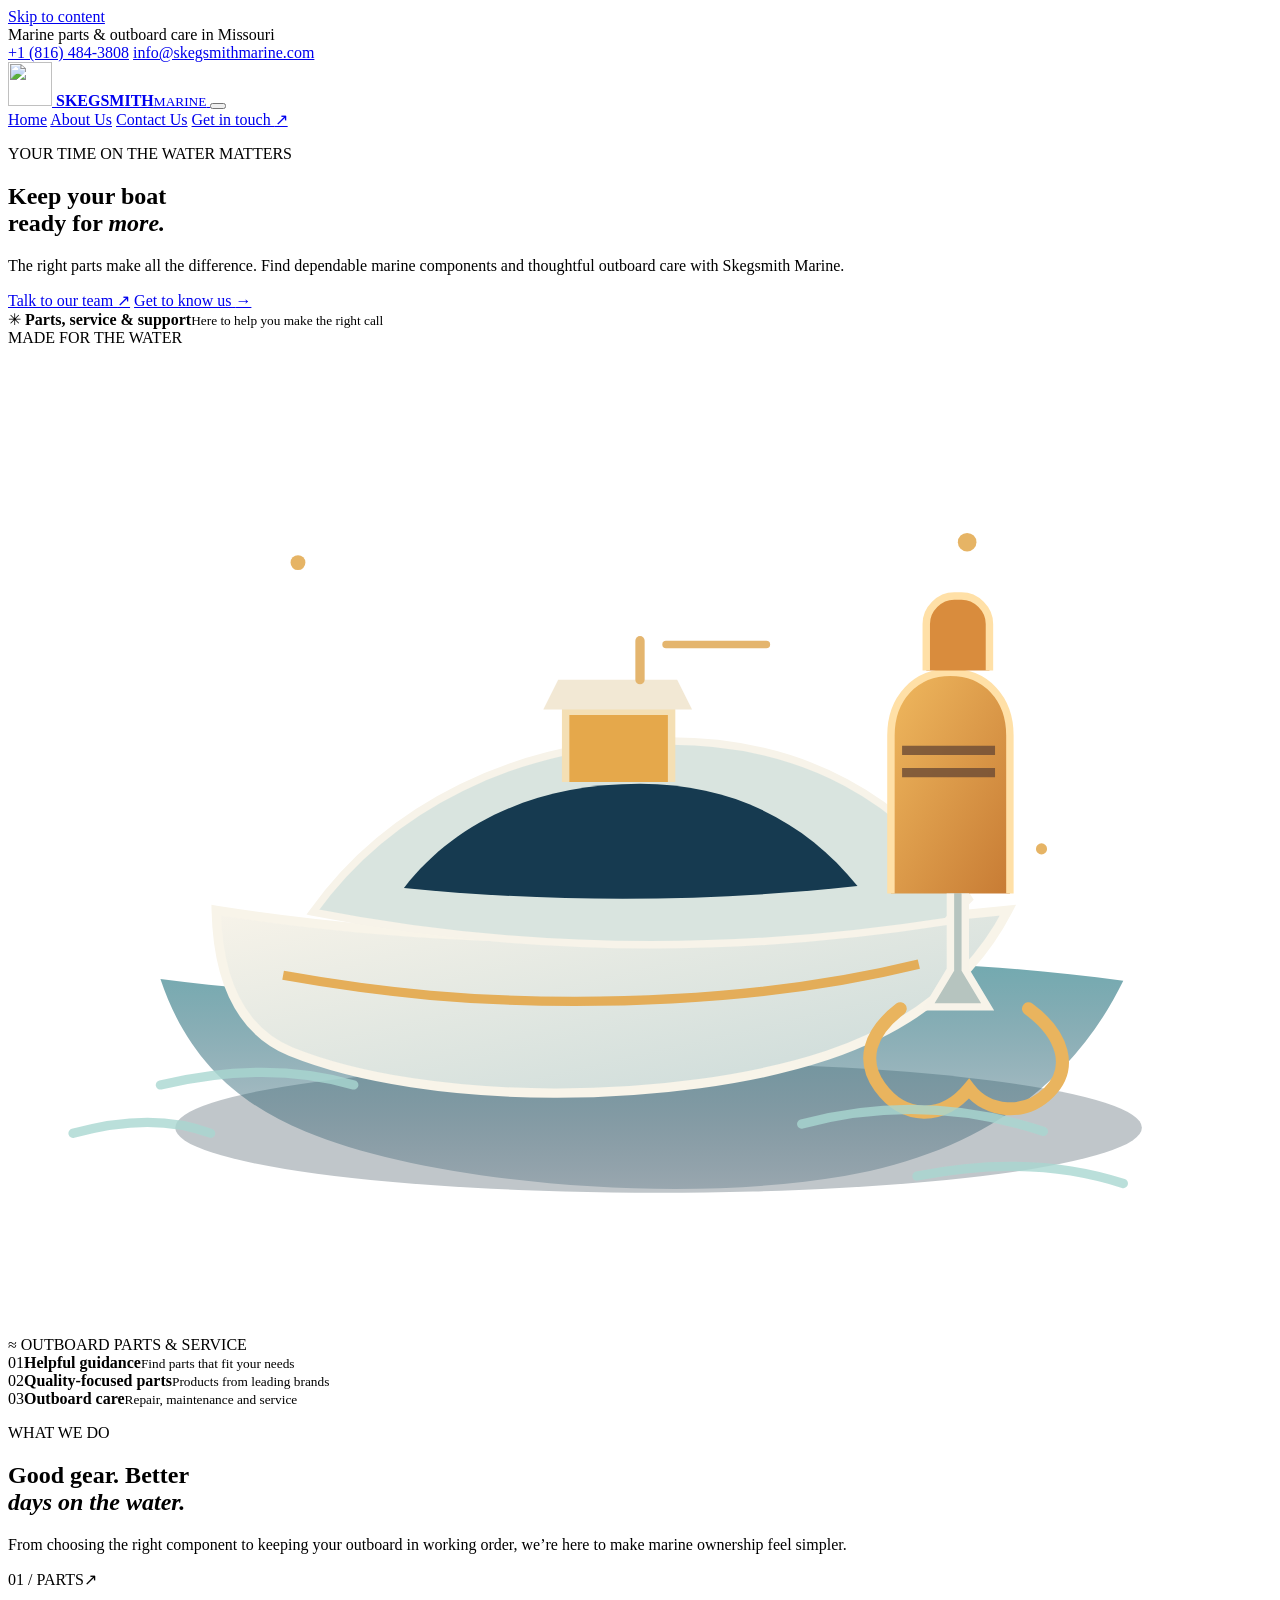
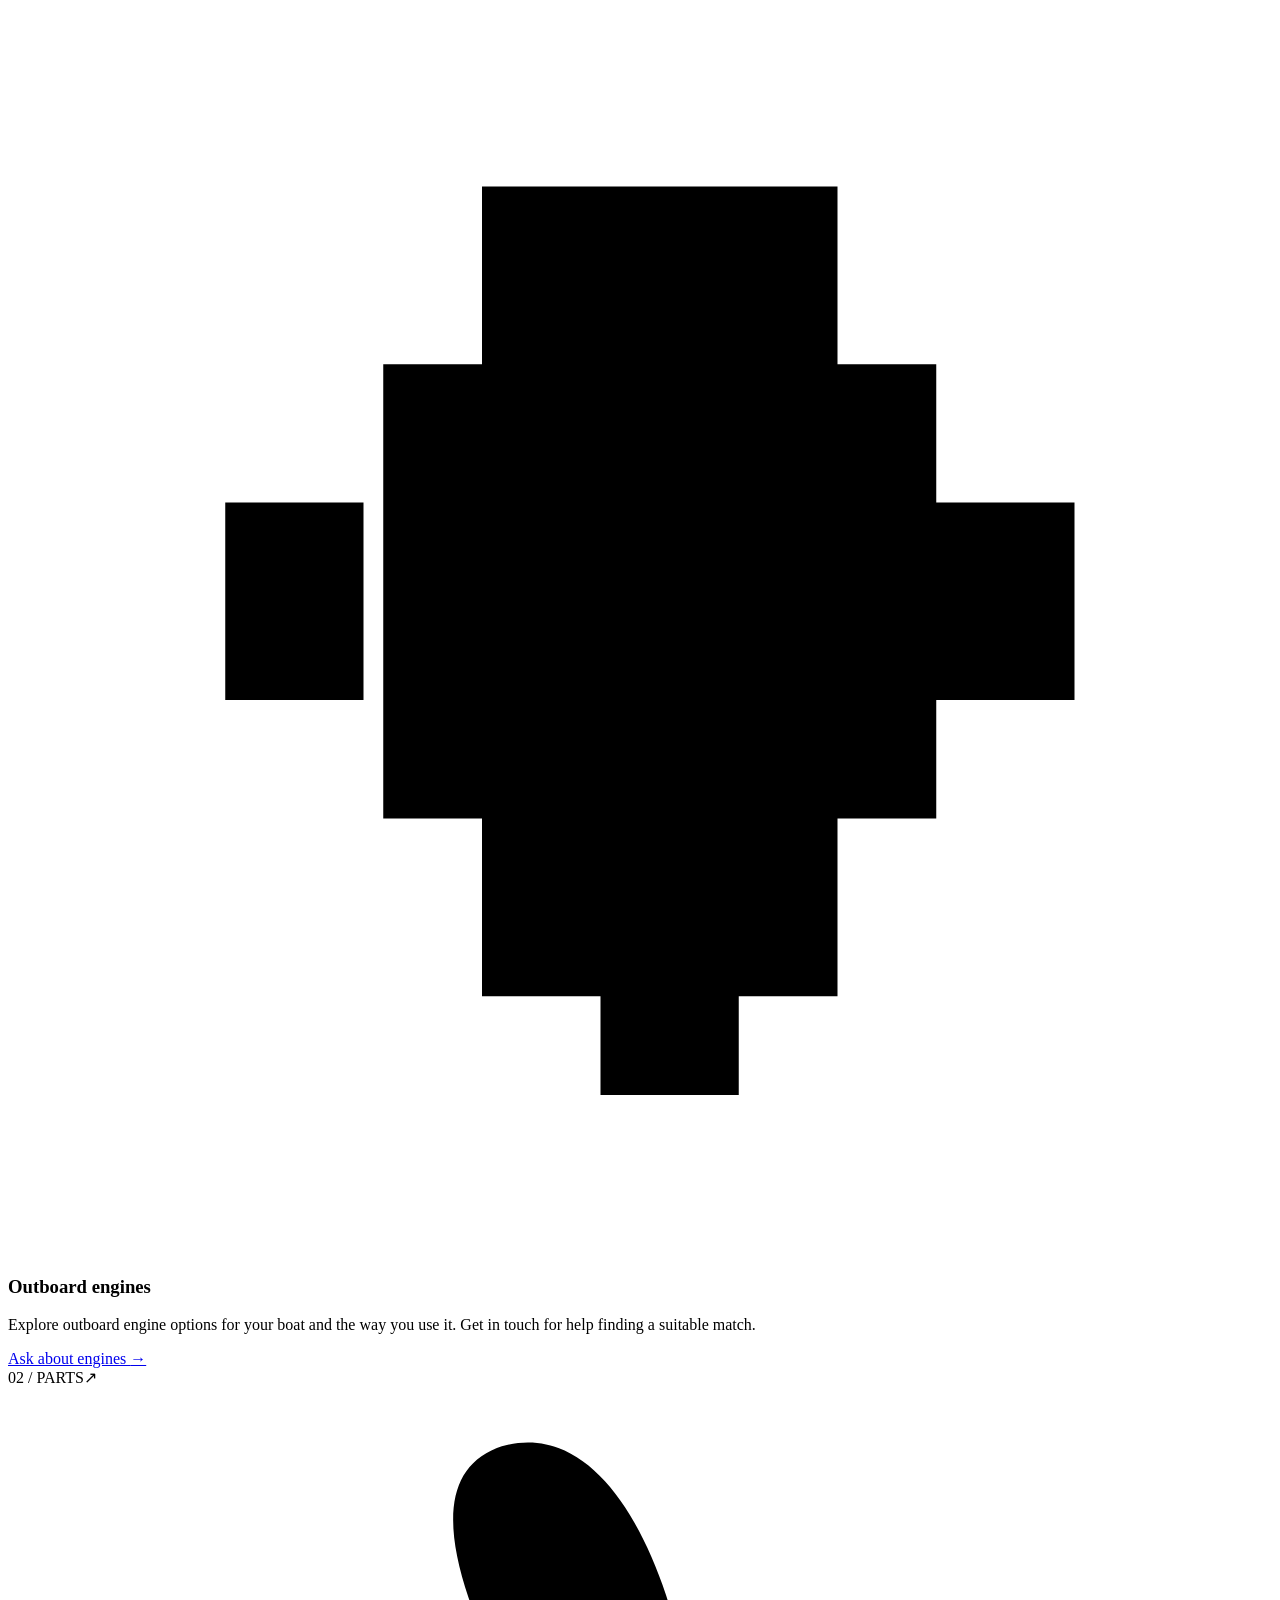
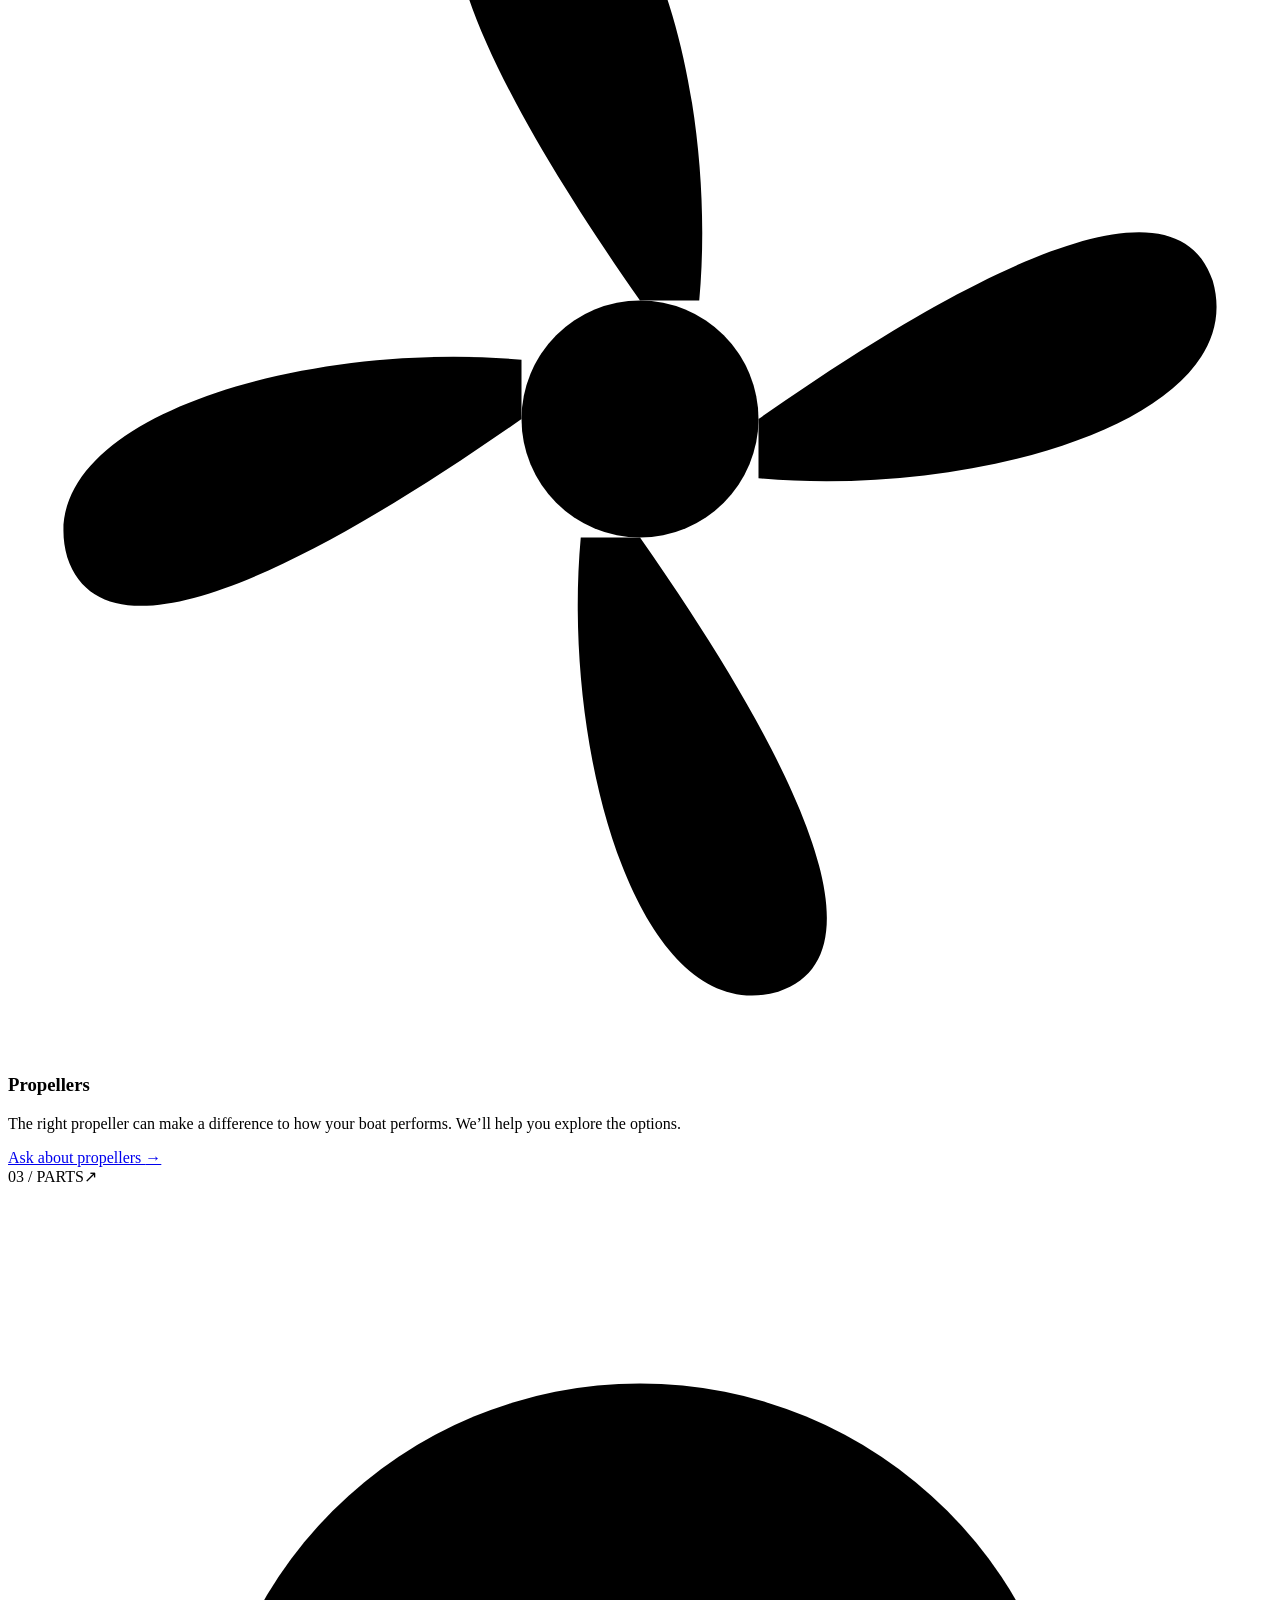
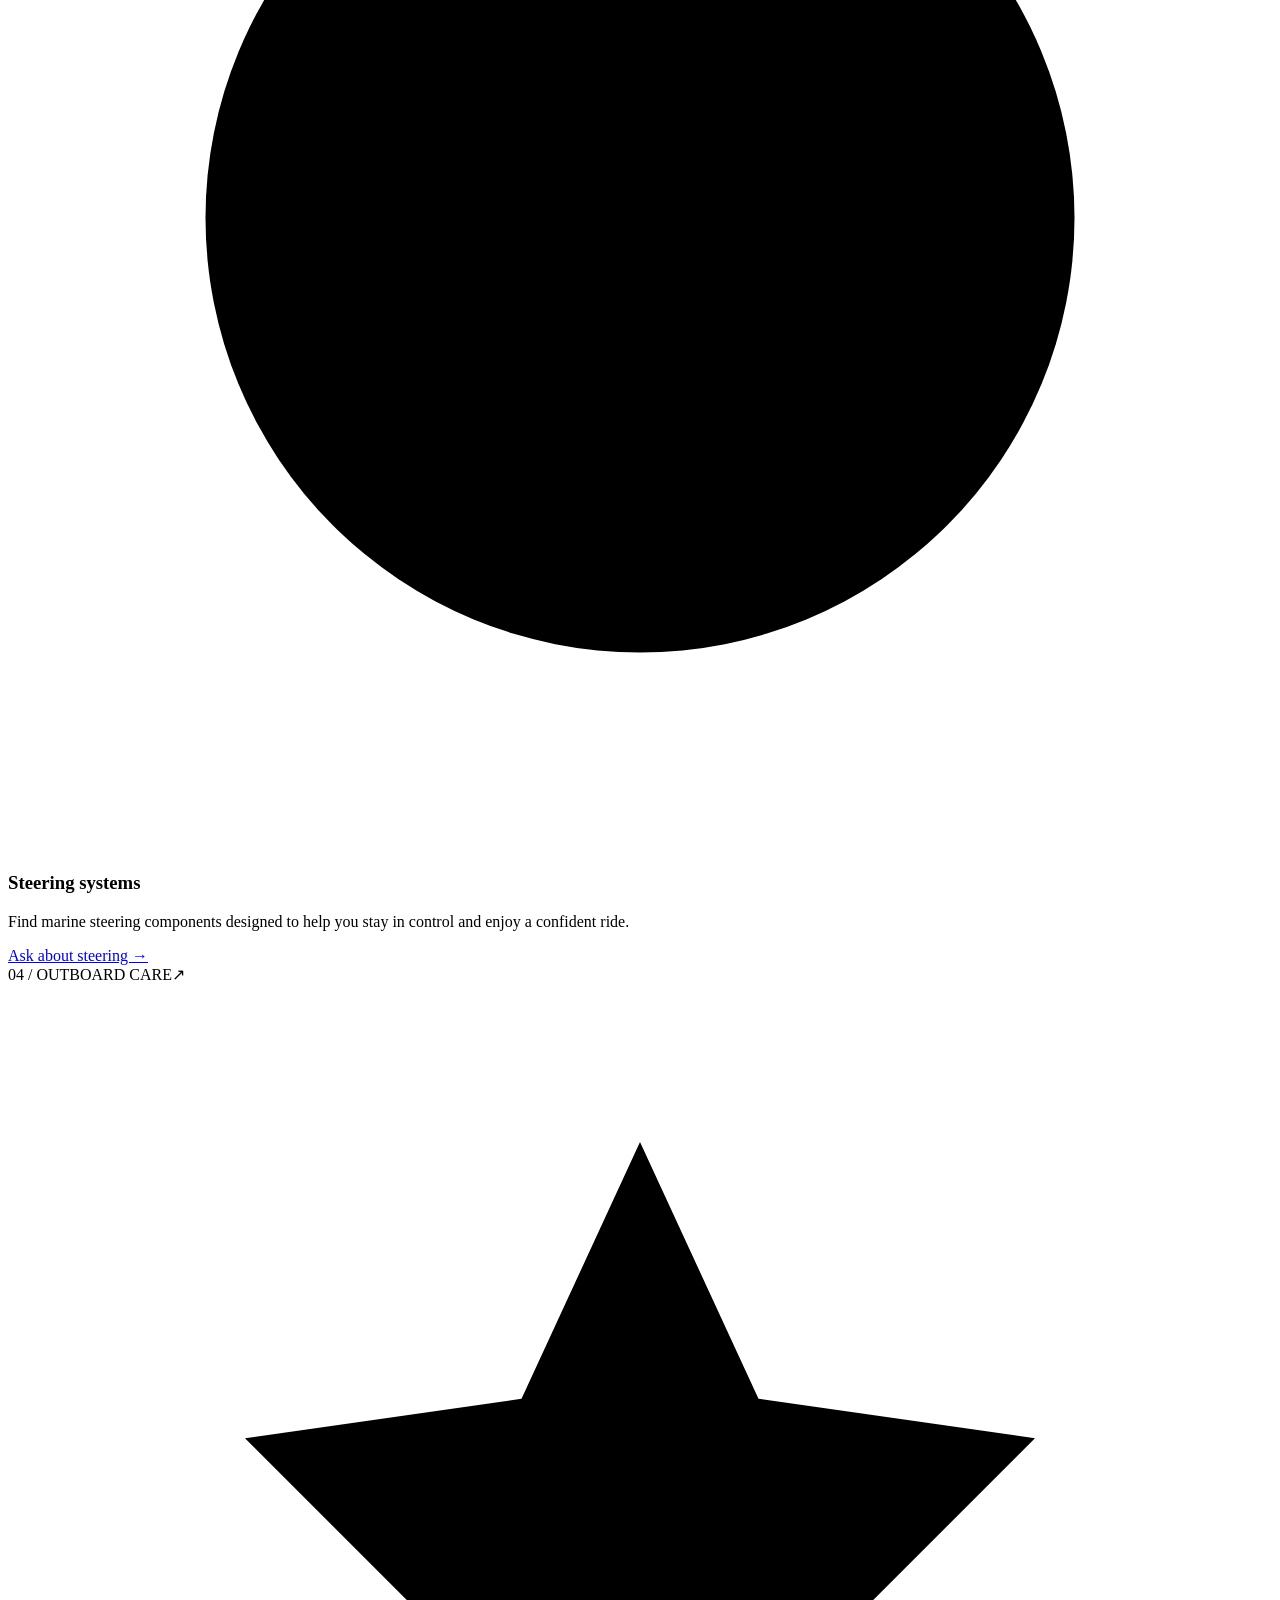
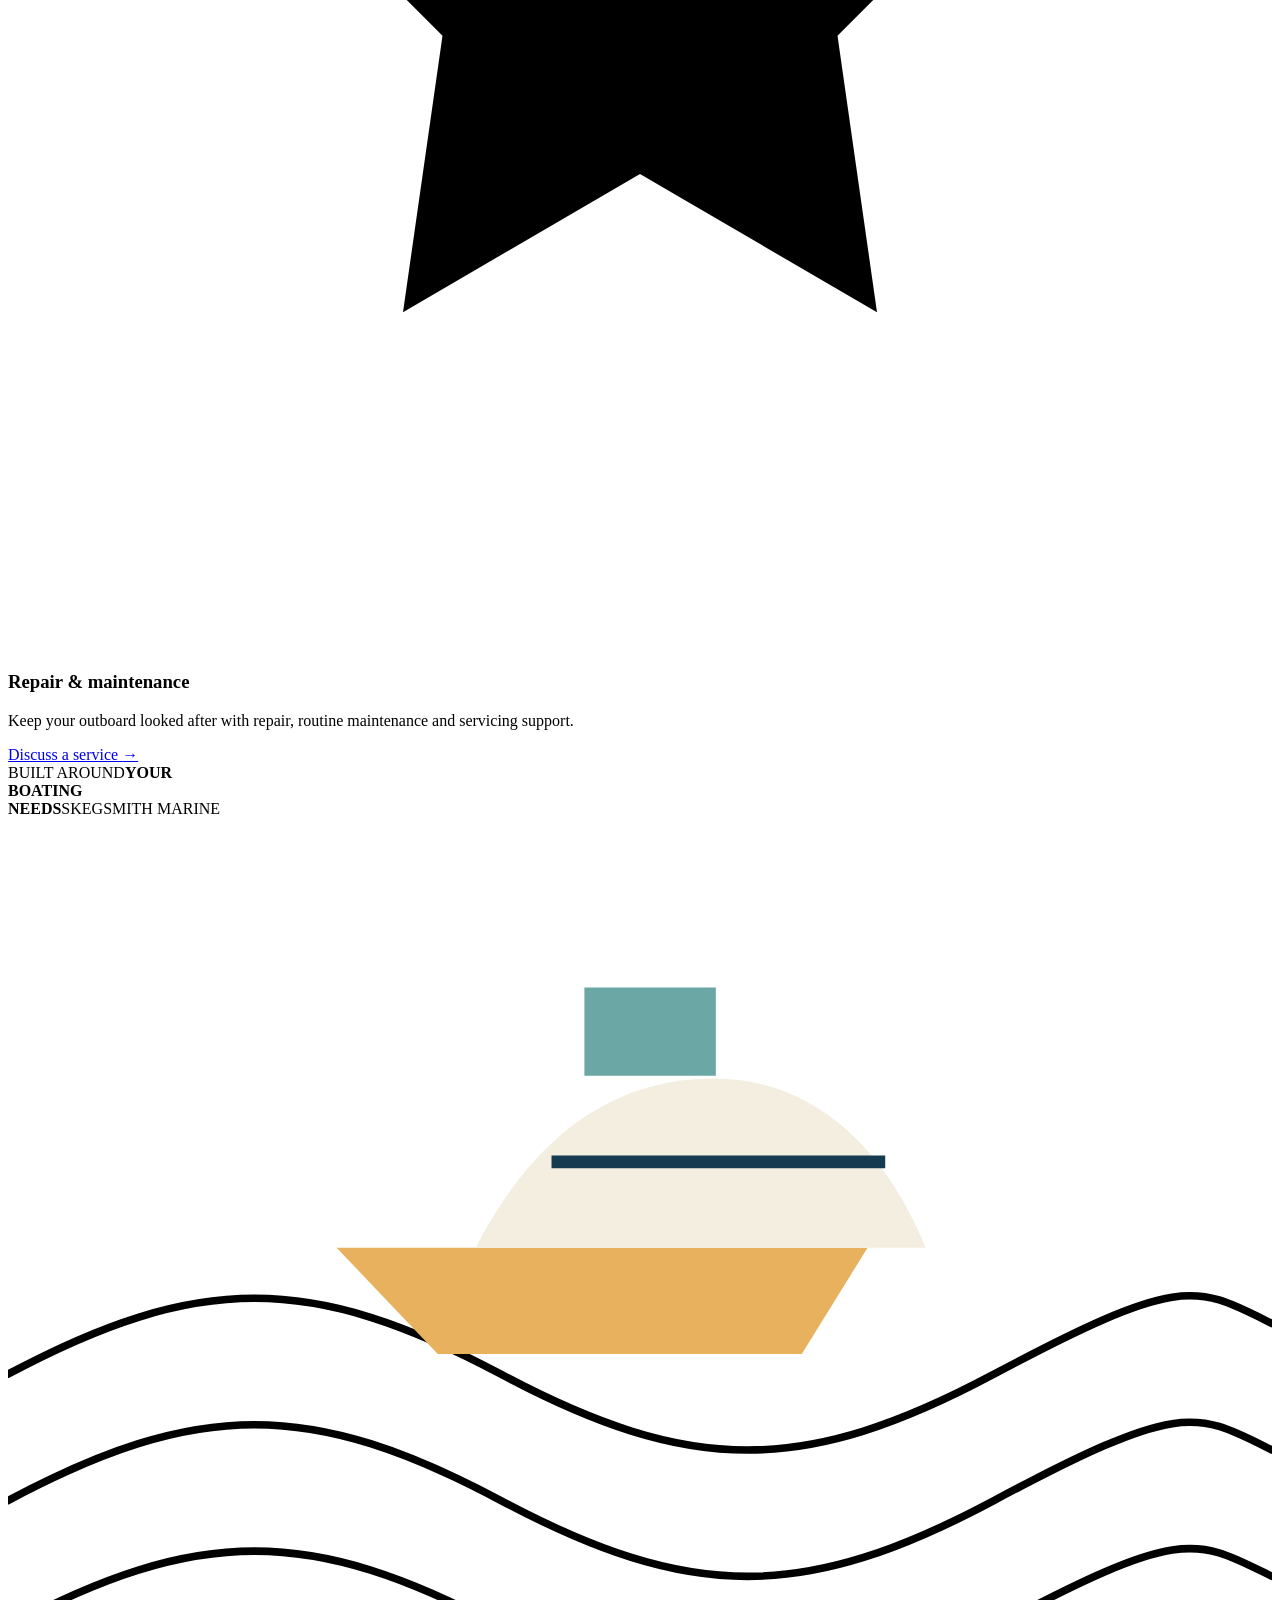
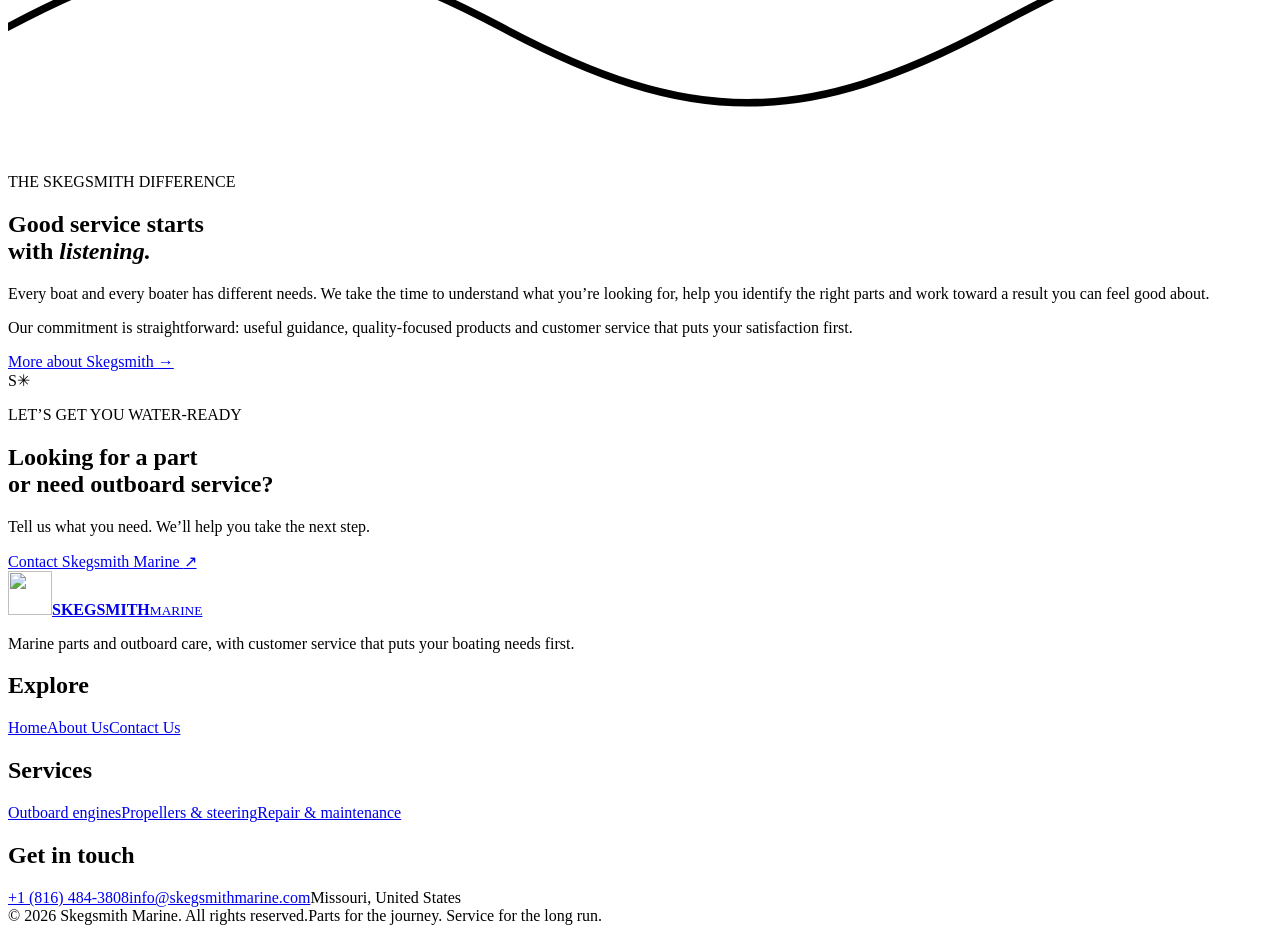
==== index.html @ 04e2d47d "Upload Skegsmith Marine website" ====
<!doctype html>
<html lang="en-US">
<head>
  <meta charset="utf-8">
  <meta name="viewport" content="width=device-width, initial-scale=1">
  <meta name="theme-color" content="#0b2338">
  <meta name="description" content="Find outboard engines, propellers and marine steering systems, plus outboard repair, maintenance and servicing from Skegsmith Marine in Missouri. Helpful service. Marine-ready parts.">
  <meta name="robots" content="index, follow, max-image-preview:large">
  <meta name="author" content="Skegsmith Marine">
  <link rel="canonical" href="https://YOUR-GITHUB-USERNAME.github.io/YOUR-REPOSITORY/">
  <link rel="icon" href="assets/images/favicon.svg" type="image/svg+xml">
  <link rel="preconnect" href="https://fonts.googleapis.com">
  <link rel="preconnect" href="https://fonts.gstatic.com" crossorigin>
  <link href="https://fonts.googleapis.com/css2?family=DM+Sans:wght@400;500;600;700&family=Manrope:wght@400;500;600;700;800&display=swap" rel="stylesheet">
  <link rel="stylesheet" href="assets/css/styles.css">
  <meta property="og:type" content="website">
  <meta property="og:site_name" content="Skegsmith Marine">
  <meta property="og:title" content="Skegsmith Marine | Outboard Parts, Repair & Service">
  <meta property="og:description" content="The right marine parts. The care your outboard deserves. Explore outboard engines, propellers, steering systems and service in Missouri.">
  <meta property="og:url" content="https://YOUR-GITHUB-USERNAME.github.io/YOUR-REPOSITORY/">
  <meta property="og:image" content="https://YOUR-GITHUB-USERNAME.github.io/YOUR-REPOSITORY/assets/images/marine-og.png">
  <meta name="twitter:card" content="summary_large_image">
  <meta name="twitter:title" content="Skegsmith Marine | Outboard Parts, Repair & Service">
  <meta name="twitter:description" content="Marine parts and outboard care in Missouri. Talk with Skegsmith Marine.">
  <meta name="twitter:image" content="https://YOUR-GITHUB-USERNAME.github.io/YOUR-REPOSITORY/assets/images/marine-og.png">
  <title>Skegsmith Marine | Outboard Parts, Repair & Service in Missouri</title>
  <script type="application/ld+json">
  {
    "@context": "https://schema.org",
    "@type": "LocalBusiness",
    "@id": "https://YOUR-GITHUB-USERNAME.github.io/YOUR-REPOSITORY/#business",
    "name": "Skegsmith Marine",
    "description": "Marine parts sales and outboard engine repair, maintenance and servicing in Missouri. Product selection includes outboard engines, propellers and steering systems.",
    "url": "https://YOUR-GITHUB-USERNAME.github.io/YOUR-REPOSITORY/",
    "telephone": "+18164843808",
    "email": "info@skegsmithmarine.com",
    "areaServed": {
      "@type": "AdministrativeArea",
      "name": "Missouri, United States"
    },
    "knowsAbout": [
      "Outboard engines",
      "Marine propellers",
      "Marine steering systems",
      "Outboard engine repair",
      "Outboard engine maintenance",
      "Outboard engine servicing"
    ],
    "hasOfferCatalog": {
      "@type": "OfferCatalog",
      "name": "Marine Parts and Outboard Services",
      "itemListElement": [
        {"@type": "OfferCatalog", "name": "Marine Parts", "itemListElement": [
          {"@type": "Offer", "itemOffered": {"@type": "Product", "name": "Outboard Engines"}},
          {"@type": "Offer", "itemOffered": {"@type": "Product", "name": "Marine Propellers"}},
          {"@type": "Offer", "itemOffered": {"@type": "Product", "name": "Marine Steering Systems"}}
        ]},
        {"@type": "OfferCatalog", "name": "Outboard Care", "itemListElement": [
          {"@type": "Offer", "itemOffered": {"@type": "Service", "name": "Outboard Repair"}},
          {"@type": "Offer", "itemOffered": {"@type": "Service", "name": "Outboard Maintenance"}},
          {"@type": "Offer", "itemOffered": {"@type": "Service", "name": "Outboard Servicing"}}
        ]}
      ]
    },
    "contactPoint": {
      "@type": "ContactPoint",
      "telephone": "+18164843808",
      "email": "info@skegsmithmarine.com",
      "contactType": "customer service",
      "areaServed": "US-MO",
      "availableLanguage": "English"
    }
  }
  </script>
  <script defer src="assets/js/main.js"></script>
</head>
<body>
  <a class="skip-link" href="#main">Skip to content</a>
  <div class="utility-bar">
    <div class="container utility-inner">
      <span><span class="status-dot" aria-hidden="true"></span> Marine parts & outboard care in Missouri</span>
      <div class="utility-links">
        <a href="tel:+18164843808">+1 (816) 484-3808</a>
        <a href="mailto:info@skegsmithmarine.com">info@skegsmithmarine.com</a>
      </div>
    </div>
  </div>

  <header class="site-header">
    <div class="container nav-wrap">
      <a class="brand" href="index.html" aria-label="Skegsmith Marine home">
        <img src="assets/images/brand-mark.svg" width="44" height="44" alt="">
        <span class="brand-text"><strong>SKEGSMITH</strong><small>MARINE</small></span>
      </a>
      <button class="menu-toggle" type="button" aria-label="Open navigation" aria-expanded="false" aria-controls="primary-nav">
        <span></span><span></span><span></span>
      </button>
      <nav class="primary-nav" id="primary-nav" aria-label="Main navigation">
        <a class="active" aria-current="page" href="index.html">Home</a>
        <a href="about.html">About Us</a>
        <a href="contact.html">Contact Us</a>
        <a class="nav-cta" href="contact.html#contact-form">Get in touch <span aria-hidden="true">↗</span></a>
      </nav>
    </div>
  </header>

  <main id="main">
    <section class="hero">
      <div class="hero-grain" aria-hidden="true"></div>
      <div class="container hero-grid">
        <div class="hero-copy">
          <p class="eyebrow eyebrow-light"><span></span> YOUR TIME ON THE WATER MATTERS</p>
          <h1>Keep your boat<br>ready for <em>more.</em></h1>
          <p class="hero-lede">The right parts make all the difference. Find dependable marine components and thoughtful outboard care with Skegsmith Marine.</p>
          <div class="hero-actions">
            <a class="button button-gold" href="contact.html">Talk to our team <span aria-hidden="true">↗</span></a>
            <a class="text-link text-link-light" href="about.html">Get to know us <span aria-hidden="true">→</span></a>
          </div>
          <div class="hero-proof">
            <span class="proof-icon" aria-hidden="true">✳</span>
            <span><strong>Parts, service & support</strong><small>Here to help you make the right call</small></span>
          </div>
        </div>
        <div class="hero-art" aria-label="Illustration of a recreational boat with an outboard motor" role="img">
          <div class="art-orbit orbit-one"></div><div class="art-orbit orbit-two"></div>
          <div class="art-tag tag-top"><span class="tag-dot"></span> MADE FOR THE WATER</div>
          <svg class="boat-illustration" viewBox="0 0 680 530" xmlns="http://www.w3.org/2000/svg" aria-hidden="true">
            <defs>
              <linearGradient id="hull" x1="0" y1="0" x2="1" y2="1"><stop offset="0" stop-color="#f7f3e9"/><stop offset="1" stop-color="#c8d9d8"/></linearGradient>
              <linearGradient id="motor" x1="0" y1="0" x2="1" y2="1"><stop offset="0" stop-color="#f0b95f"/><stop offset="1" stop-color="#c77b34"/></linearGradient>
              <linearGradient id="water" x1="0" y1="0" x2="0" y2="1"><stop offset="0" stop-color="#3a8790" stop-opacity=".95"/><stop offset="1" stop-color="#123b52" stop-opacity=".3"/></linearGradient>
            </defs>
            <ellipse cx="350" cy="420" rx="260" ry="35" fill="#061c2d" opacity=".25"/>
            <path d="M82 340c90 12 171 10 260-1 94-12 177-9 258 2-27 55-76 92-150 105-86 15-220 5-290-24-37-15-64-40-78-82Z" fill="url(#water)" opacity=".75"/>
            <path d="M112 303c108 17 227 20 356 7l70-7c-18 35-50 62-97 78-81 27-215 28-289-2-24-10-39-34-40-76Z" fill="url(#hull)" stroke="#f8f4e9" stroke-width="5"/>
            <path d="M164 304c40-56 109-92 192-92 71 0 128 31 161 85l-12 12c-115 18-229 17-341-5Z" fill="#d9e4df" stroke="#f7f3e9" stroke-width="4"/>
            <path d="M213 291c28-36 72-56 127-56 49 0 89 20 117 55-83 9-163 9-244 1Z" fill="#163a50"/>
            <path d="M300 234v-38h57v38" fill="#e5a84b" stroke="#f4dfb4" stroke-width="4"/>
            <path d="M288 195h80l-8-16h-64Z" fill="#f2e8d4"/>
            <path d="M340 179v-21" stroke="#e4b56e" stroke-width="5" stroke-linecap="round"/>
            <path d="M354 160h54" stroke="#e4b56e" stroke-width="4" stroke-linecap="round"/>
            <path d="M475 294v-85c0-20 13-34 32-34s32 14 32 34v85" fill="url(#motor)" stroke="#ffe0a7" stroke-width="4"/>
            <path d="M481 217h50M481 229h50" stroke="#6c4b35" stroke-width="5" opacity=".8"/>
            <path d="M494 174v-25c0-8 7-15 15-15h4c8 0 15 7 15 15v25" fill="#d98c3d" stroke="#ffe0a7" stroke-width="4"/>
            <path d="M507 294v41l-12 20h32l-12-20v-41" fill="#b6c4bf" stroke="#f7f3e9" stroke-width="4"/>
            <path d="M480 356c-17 13-21 28-11 42 13 18 34 18 48 1 10 13 30 15 43 2 13-13 8-31-11-45" fill="none" stroke="#e9b45e" stroke-width="7" stroke-linecap="round"/>
            <path d="M82 397c38-9 73-9 104 0m-151 26c29-8 53-8 74 0m318-5c45-12 88-10 130 4m-68 24c40-8 77-7 111 4" fill="none" stroke="#a9d7d1" stroke-width="5" stroke-linecap="round" opacity=".8"/>
            <path d="M148 338c56 10 103 14 157 14 72 0 132-7 185-20" fill="none" stroke="#e5a84b" stroke-width="5" opacity=".9"/>
            <circle cx="156" cy="116" r="4" fill="#e6b465"/><circle cx="516" cy="105" r="5" fill="#e6b465"/><circle cx="556" cy="270" r="3" fill="#e6b465"/>
          </svg>
          <div class="art-tag tag-bottom"><span class="mini-wave">≈</span> OUTBOARD PARTS & SERVICE</div>
        </div>
      </div>
      <div class="hero-bottom-line" aria-hidden="true"></div>
    </section>

    <section class="trust-strip" aria-label="What you can expect">
      <div class="container trust-grid">
        <div><span class="trust-number">01</span><span><strong>Helpful guidance</strong><small>Find parts that fit your needs</small></span></div>
        <div><span class="trust-number">02</span><span><strong>Quality-focused parts</strong><small>Products from leading brands</small></span></div>
        <div><span class="trust-number">03</span><span><strong>Outboard care</strong><small>Repair, maintenance and service</small></span></div>
      </div>
    </section>

    <section class="section section-services">
      <div class="container">
        <div class="section-heading heading-split">
          <div><p class="eyebrow"><span></span> WHAT WE DO</p><h2>Good gear. Better<br><em>days on the water.</em></h2></div>
          <p>From choosing the right component to keeping your outboard in working order, we’re here to make marine ownership feel simpler.</p>
        </div>
        <div class="service-grid">
          <article class="service-card service-featured">
            <div class="service-topline"><span>01 / PARTS</span><span class="service-arrow" aria-hidden="true">↗</span></div>
            <div class="service-icon icon-engine" aria-hidden="true"><svg viewBox="0 0 64 64"><path d="M24 10h18v9H24zM19 19h28v23H19zM24 42v9h18v-9M30 51v5h7v-5M18 26h-7v10h7M47 26h7v10h-7M25 25h16M25 32h16"/></svg></div>
            <h3>Outboard engines</h3>
            <p>Explore outboard engine options for your boat and the way you use it. Get in touch for help finding a suitable match.</p>
            <a class="card-link" href="contact.html">Ask about engines <span>→</span></a>
          </article>
          <article class="service-card">
            <div class="service-topline"><span>02 / PARTS</span><span class="service-arrow" aria-hidden="true">↗</span></div>
            <div class="service-icon icon-propeller" aria-hidden="true"><svg viewBox="0 0 64 64"><circle cx="32" cy="32" r="6"/><path d="M32 26c-7-10-13-21-7-23 7-2 11 12 10 23M38 32c10-7 21-13 23-7 2 7-12 11-23 10M32 38c7 10 13 21 7 23-7 2-11-12-10-23M26 32c-10 7-21 13-23 7-2-7 12-11 23-10"/></svg></div>
            <h3>Propellers</h3>
            <p>The right propeller can make a difference to how your boat performs. We’ll help you explore the options.</p>
            <a class="card-link" href="contact.html">Ask about propellers <span>→</span></a>
          </article>
          <article class="service-card">
            <div class="service-topline"><span>03 / PARTS</span><span class="service-arrow" aria-hidden="true">↗</span></div>
            <div class="service-icon icon-steering" aria-hidden="true"><svg viewBox="0 0 64 64"><circle cx="32" cy="32" r="22"/><circle cx="32" cy="32" r="5"/><path d="M32 10v17m0 10v17M10 32h17m10 0h17M16.5 16.5l11 11m9 9 11 11m0-31-11 11m-9 9-11 11"/></svg></div>
            <h3>Steering systems</h3>
            <p>Find marine steering components designed to help you stay in control and enjoy a confident ride.</p>
            <a class="card-link" href="contact.html">Ask about steering <span>→</span></a>
          </article>
          <article class="service-card service-dark">
            <div class="service-topline"><span>04 / OUTBOARD CARE</span><span class="service-arrow" aria-hidden="true">↗</span></div>
            <div class="service-icon icon-service" aria-hidden="true"><svg viewBox="0 0 64 64"><path d="M32 8 38 21l14 2-10 10 2 14-12-7-12 7 2-14-10-10 14-2z"/><path d="m25 32 5 5 10-11"/></svg></div>
            <h3>Repair & maintenance</h3>
            <p>Keep your outboard looked after with repair, routine maintenance and servicing support.</p>
            <a class="card-link" href="contact.html">Discuss a service <span>→</span></a>
          </article>
        </div>
      </div>
    </section>

    <section class="service-promise">
      <div class="container promise-grid">
        <div class="promise-visual">
          <div class="promise-stamp"><span>BUILT AROUND</span><strong>YOUR<br>BOATING<br>NEEDS</strong><span>SKEGSMITH MARINE</span></div>
          <svg viewBox="0 0 500 370" class="promise-wave" aria-hidden="true"><path d="M0 220c75-40 120-40 195 0s120 40 195 0 80-35 110-20M0 270c75-40 120-40 195 0s120 40 195 0 80-35 110-20M0 320c75-40 120-40 195 0s120 40 195 0 80-35 110-20" fill="none" stroke="currentColor" stroke-width="3" stroke-linecap="round"/><path d="M130 170h210l-26 42H170z" fill="#e7b15d"/><path d="M185 170c23-45 55-67 94-67 36 0 66 23 84 67" fill="#f4eee1"/><path d="M228 102v-35h52v35" fill="#6ba7a5"/><path d="M215 136h132" stroke="#163a50" stroke-width="5"/></svg>
        </div>
        <div class="promise-copy">
          <p class="eyebrow eyebrow-light"><span></span> THE SKEGSMITH DIFFERENCE</p>
          <h2>Good service starts<br>with <em>listening.</em></h2>
          <p>Every boat and every boater has different needs. We take the time to understand what you’re looking for, help you identify the right parts and work toward a result you can feel good about.</p>
          <p>Our commitment is straightforward: useful guidance, quality-focused products and customer service that puts your satisfaction first.</p>
          <a class="button button-outline-light" href="about.html">More about Skegsmith <span aria-hidden="true">→</span></a>
        </div>
      </div>
    </section>

    <section class="section section-cta">
      <div class="container cta-card">
        <div class="cta-mark" aria-hidden="true">S<span>✳</span></div>
        <div><p class="eyebrow"><span></span> LET’S GET YOU WATER-READY</p><h2>Looking for a part<br>or need outboard service?</h2></div>
        <div class="cta-action"><p>Tell us what you need. We’ll help you take the next step.</p><a class="button button-dark" href="contact.html">Contact Skegsmith Marine <span aria-hidden="true">↗</span></a></div>
      </div>
    </section>
  </main>

  <footer class="site-footer">
    <div class="container footer-main">
      <div class="footer-brand-block"><a class="brand brand-footer" href="index.html"><img src="assets/images/brand-mark.svg" width="44" height="44" alt=""><span class="brand-text"><strong>SKEGSMITH</strong><small>MARINE</small></span></a><p>Marine parts and outboard care, with customer service that puts your boating needs first.</p></div>
      <div class="footer-column"><h2>Explore</h2><a href="index.html">Home</a><a href="about.html">About Us</a><a href="contact.html">Contact Us</a></div>
      <div class="footer-column"><h2>Services</h2><a href="contact.html">Outboard engines</a><a href="contact.html">Propellers & steering</a><a href="contact.html">Repair & maintenance</a></div>
      <div class="footer-column footer-contact"><h2>Get in touch</h2><a href="tel:+18164843808">+1 (816) 484-3808</a><a href="mailto:info@skegsmithmarine.com">info@skegsmithmarine.com</a><span>Missouri, United States</span></div>
    </div>
    <div class="container footer-bottom"><span>© <span data-year>2026</span> Skegsmith Marine. All rights reserved.</span><span>Parts for the journey. Service for the long run.</span></div>
  </footer>
</body>
</html>
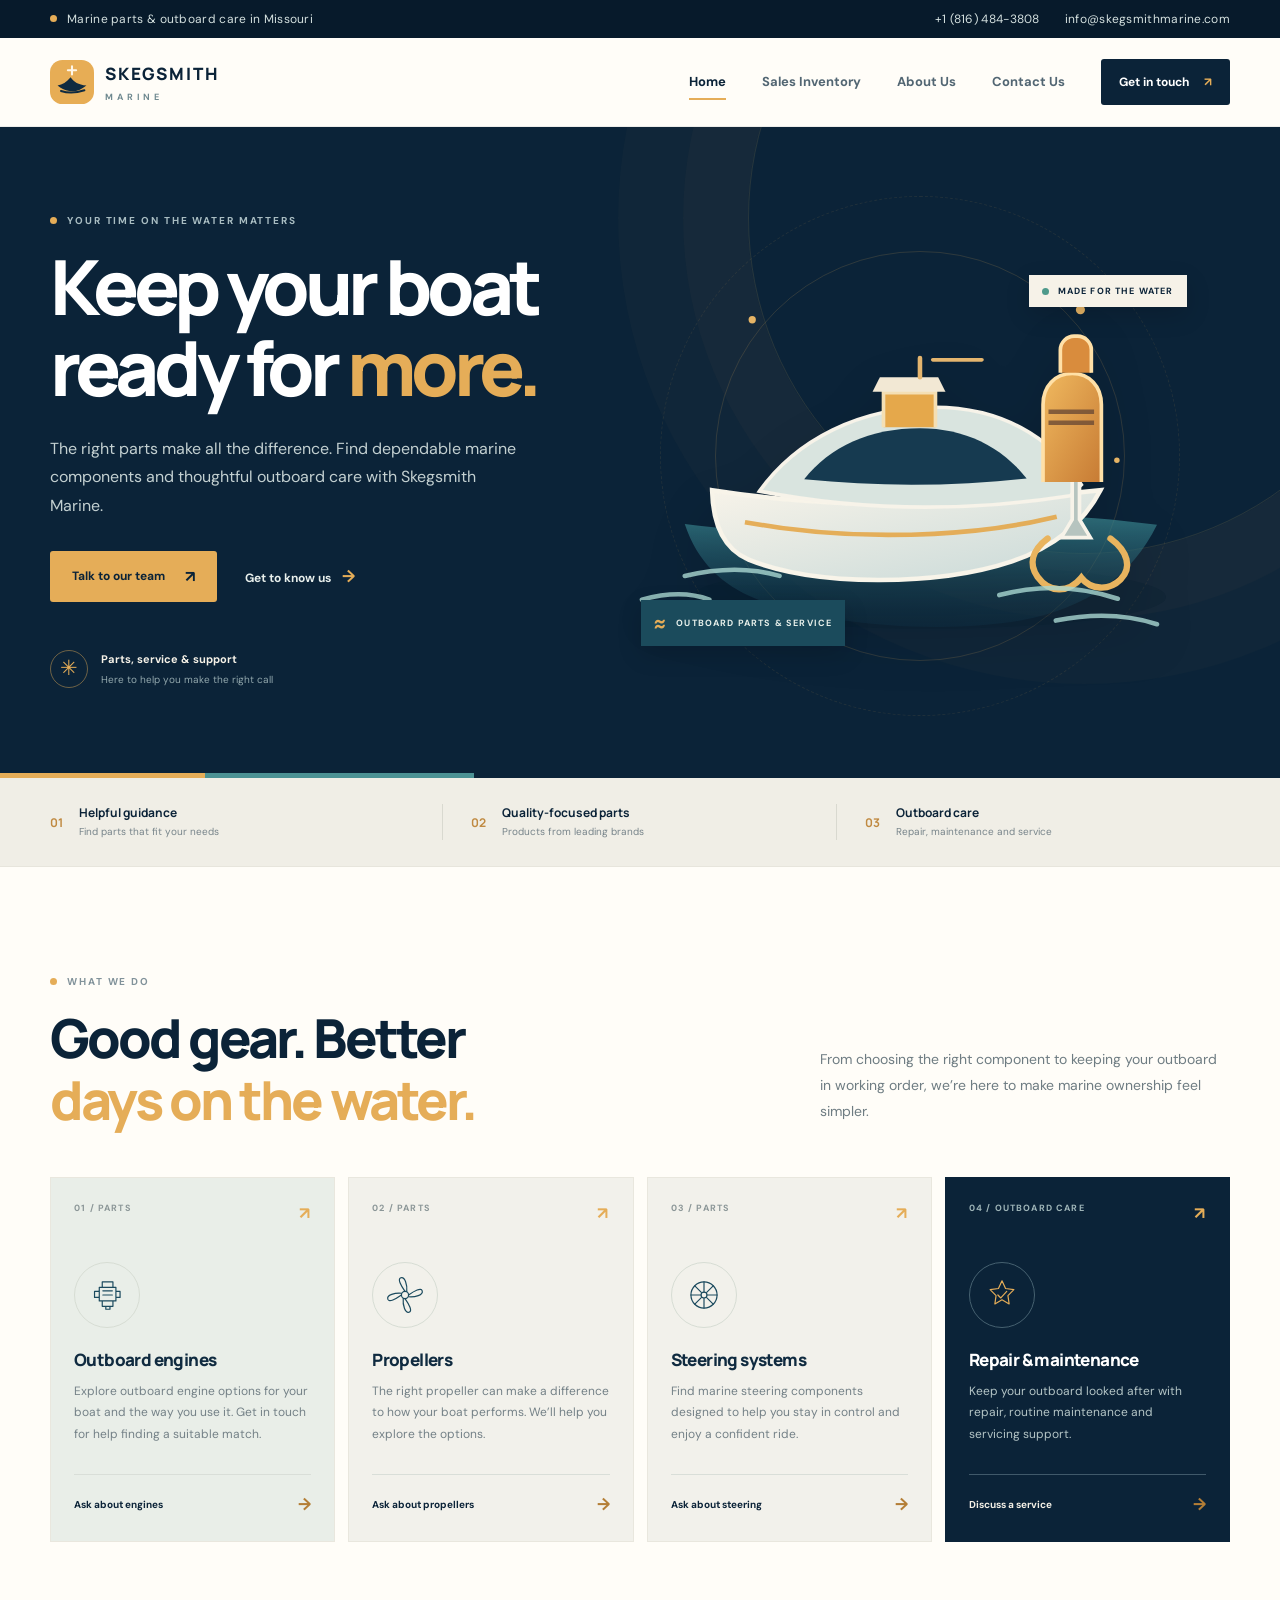
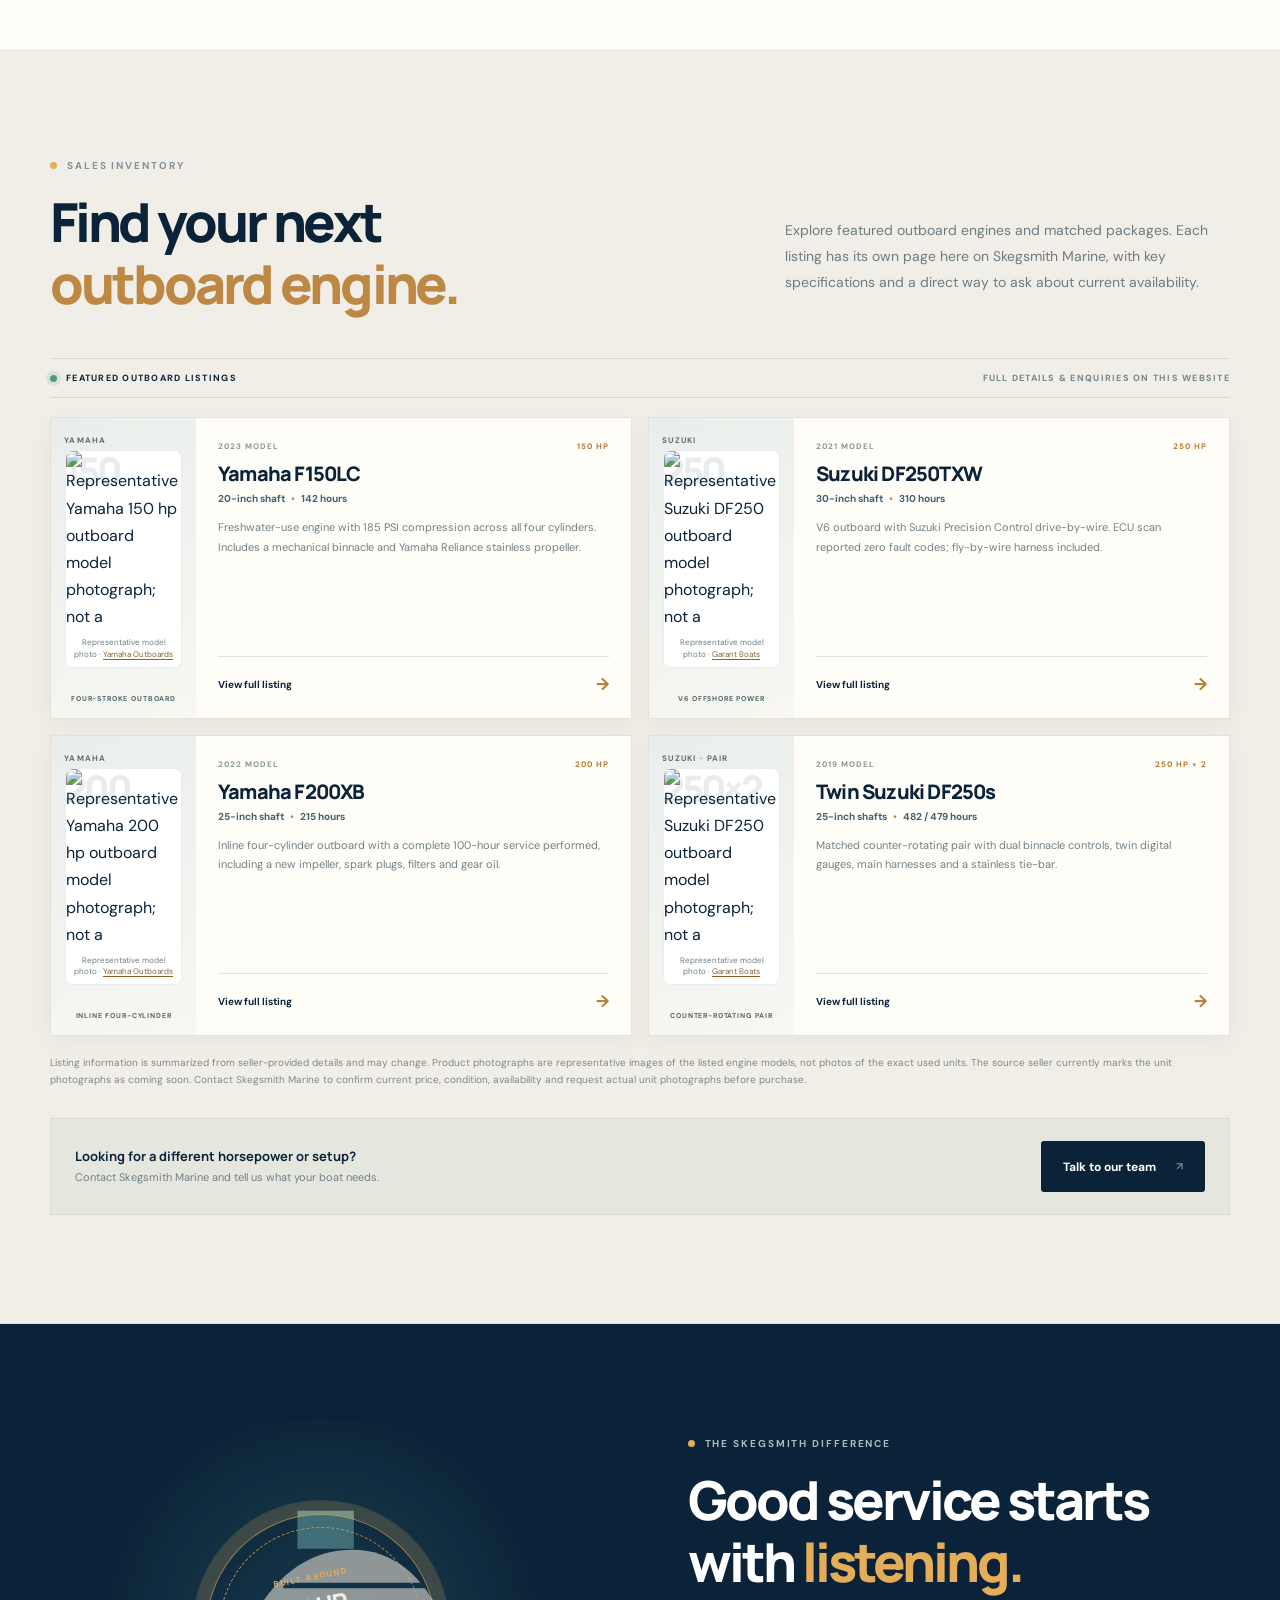
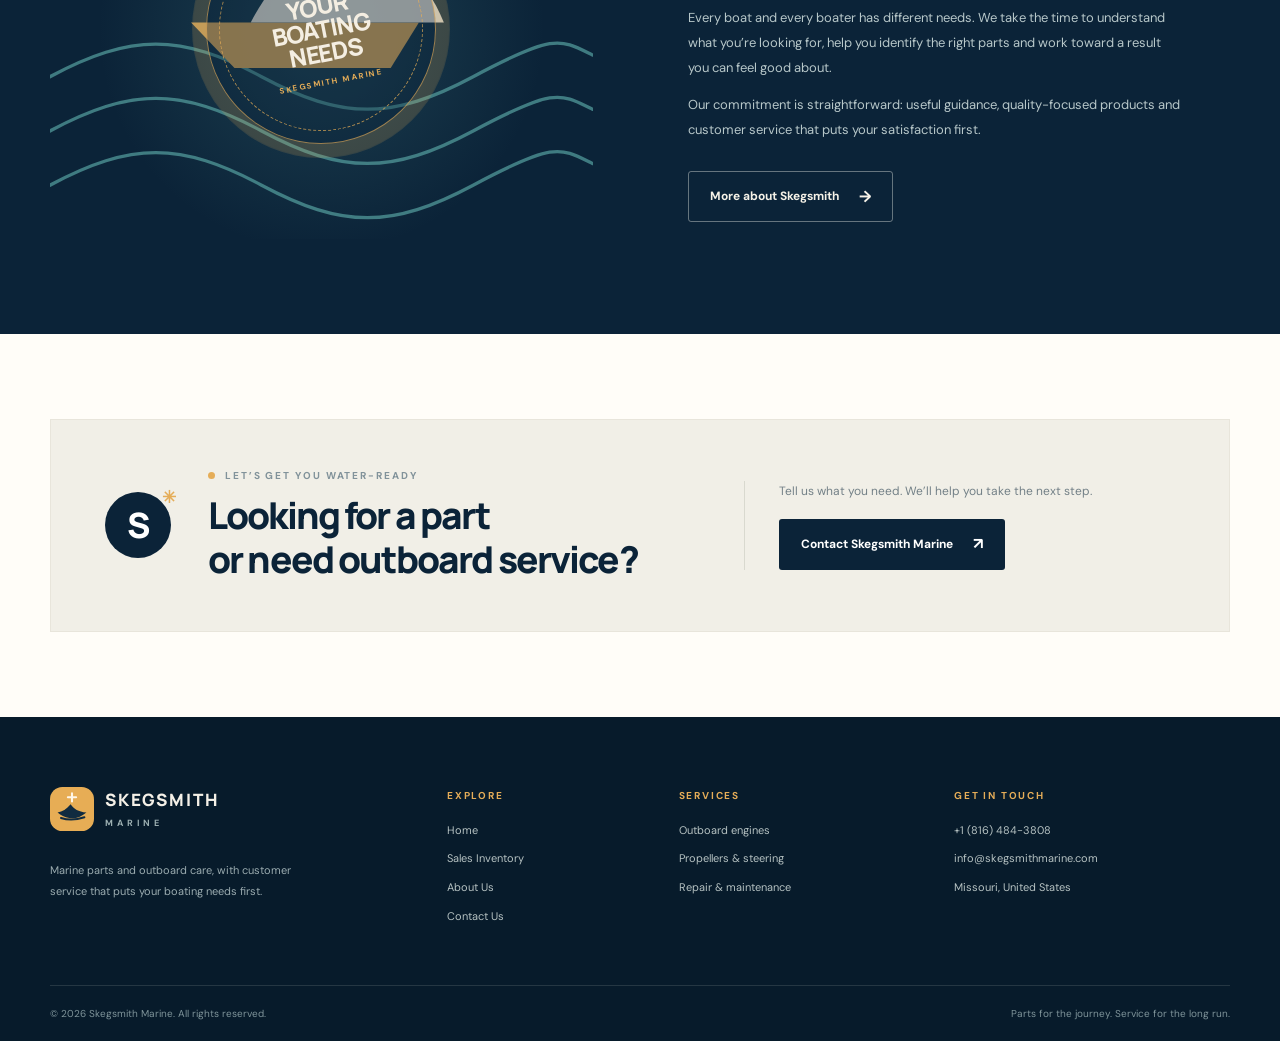
==== commit 6ee31545: "Replace engine illustrations with product photographs" ====
--- a/index.html
+++ b/index.html
@@ -1,37 +1,38 @@
-<!doctype html>
+<!DOCTYPE html>
+
 <html lang="en-US">
 <head>
-  <meta charset="utf-8">
-  <meta name="viewport" content="width=device-width, initial-scale=1">
-  <meta name="theme-color" content="#0b2338">
-  <meta name="description" content="Find outboard engines, propellers and marine steering systems, plus outboard repair, maintenance and servicing from Skegsmith Marine in Missouri. Helpful service. Marine-ready parts.">
-  <meta name="robots" content="index, follow, max-image-preview:large">
-  <meta name="author" content="Skegsmith Marine">
-  <link rel="canonical" href="https://YOUR-GITHUB-USERNAME.github.io/YOUR-REPOSITORY/">
-  <link rel="icon" href="assets/images/favicon.svg" type="image/svg+xml">
-  <link rel="preconnect" href="https://fonts.googleapis.com">
-  <link rel="preconnect" href="https://fonts.gstatic.com" crossorigin>
-  <link href="https://fonts.googleapis.com/css2?family=DM+Sans:wght@400;500;600;700&family=Manrope:wght@400;500;600;700;800&display=swap" rel="stylesheet">
-  <link rel="stylesheet" href="assets/css/styles.css">
-  <meta property="og:type" content="website">
-  <meta property="og:site_name" content="Skegsmith Marine">
-  <meta property="og:title" content="Skegsmith Marine | Outboard Parts, Repair & Service">
-  <meta property="og:description" content="The right marine parts. The care your outboard deserves. Explore outboard engines, propellers, steering systems and service in Missouri.">
-  <meta property="og:url" content="https://YOUR-GITHUB-USERNAME.github.io/YOUR-REPOSITORY/">
-  <meta property="og:image" content="https://YOUR-GITHUB-USERNAME.github.io/YOUR-REPOSITORY/assets/images/marine-og.png">
-  <meta name="twitter:card" content="summary_large_image">
-  <meta name="twitter:title" content="Skegsmith Marine | Outboard Parts, Repair & Service">
-  <meta name="twitter:description" content="Marine parts and outboard care in Missouri. Talk with Skegsmith Marine.">
-  <meta name="twitter:image" content="https://YOUR-GITHUB-USERNAME.github.io/YOUR-REPOSITORY/assets/images/marine-og.png">
-  <title>Skegsmith Marine | Outboard Parts, Repair & Service in Missouri</title>
-  <script type="application/ld+json">
+<meta charset="utf-8"/>
+<meta content="width=device-width, initial-scale=1" name="viewport"/>
+<meta content="#0b2338" name="theme-color"/>
+<meta content="Find marine parts, outboard repair and maintenance in Missouri. Browse featured outboard sales listings with Skegsmith Marine." name="description"/>
+<meta content="index, follow, max-image-preview:large" name="robots"/>
+<meta content="Skegsmith Marine" name="author"/>
+<link href="https://skegsmithmarine.com/" rel="canonical"/>
+<link href="assets/images/favicon.svg" rel="icon" type="image/svg+xml"/>
+<link href="https://fonts.googleapis.com" rel="preconnect"/>
+<link crossorigin="" href="https://fonts.gstatic.com" rel="preconnect"/>
+<link href="https://fonts.googleapis.com/css2?family=DM+Sans:wght@400;500;600;700&amp;family=Manrope:wght@400;500;600;700;800&amp;display=swap" rel="stylesheet"/>
+<link href="assets/css/styles.css" rel="stylesheet"/>
+<meta content="website" property="og:type"/>
+<meta content="Skegsmith Marine" property="og:site_name"/>
+<meta content="Skegsmith Marine | Outboard Parts, Repair &amp; Service" property="og:title"/>
+<meta content="Marine parts and outboard care in Missouri. Explore services and featured outboard sales listings." property="og:description"/>
+<meta content="https://skegsmithmarine.com/" property="og:url"/>
+<meta content="https://skegsmithmarine.com/assets/images/marine-og.svg" property="og:image"/>
+<meta content="summary_large_image" name="twitter:card"/>
+<meta content="Skegsmith Marine | Outboard Parts, Repair &amp; Service" name="twitter:title"/>
+<meta content="Marine parts, outboard care and featured sales listings in Missouri. Talk with Skegsmith Marine." name="twitter:description"/>
+<meta content="https://skegsmithmarine.com/assets/images/marine-og.svg" name="twitter:image"/>
+<title>Skegsmith Marine | Outboard Parts, Sales, Repair &amp; Service in Missouri</title>
+<script type="application/ld+json">
   {
     "@context": "https://schema.org",
     "@type": "LocalBusiness",
-    "@id": "https://YOUR-GITHUB-USERNAME.github.io/YOUR-REPOSITORY/#business",
+    "@id": "https://skegsmithmarine.com/#business",
     "name": "Skegsmith Marine",
     "description": "Marine parts sales and outboard engine repair, maintenance and servicing in Missouri. Product selection includes outboard engines, propellers and steering systems.",
-    "url": "https://YOUR-GITHUB-USERNAME.github.io/YOUR-REPOSITORY/",
+    "url": "https://skegsmithmarine.com/",
     "telephone": "+18164843808",
     "email": "info@skegsmithmarine.com",
     "areaServed": {
@@ -72,168 +73,240 @@
     }
   }
   </script>
-  <script defer src="assets/js/main.js"></script>
+<script type="application/ld+json">
+  {
+    "@context": "https://schema.org",
+    "@type": "ItemList",
+    "name": "Featured Outboard Listings",
+    "description": "Featured outboard listings with individual detail pages on Skegsmith Marine. Confirm current price, condition and availability before purchase.",
+    "itemListElement": [
+      {"@type": "ListItem", "position": 1, "name": "2023 Yamaha F150LC", "url": "https://skegsmithmarine.com/listings/yamaha-150-2023.html"},
+      {"@type": "ListItem", "position": 2, "name": "2021 Suzuki DF250TXW", "url": "https://skegsmithmarine.com/listings/suzuki-250-2021.html"},
+      {"@type": "ListItem", "position": 3, "name": "2022 Yamaha F200XB", "url": "https://skegsmithmarine.com/listings/yamaha-200-2022.html"},
+      {"@type": "ListItem", "position": 4, "name": "Twin 2019 Suzuki DF250s", "url": "https://skegsmithmarine.com/listings/twin-suzuki-250-2019.html"}
+    ]
+  }
+  </script>
+<script defer="" src="assets/js/main.js"></script>
 </head>
 <body>
-  <a class="skip-link" href="#main">Skip to content</a>
-  <div class="utility-bar">
-    <div class="container utility-inner">
-      <span><span class="status-dot" aria-hidden="true"></span> Marine parts & outboard care in Missouri</span>
-      <div class="utility-links">
-        <a href="tel:+18164843808">+1 (816) 484-3808</a>
-        <a href="mailto:info@skegsmithmarine.com">info@skegsmithmarine.com</a>
-      </div>
-    </div>
-  </div>
-
-  <header class="site-header">
-    <div class="container nav-wrap">
-      <a class="brand" href="index.html" aria-label="Skegsmith Marine home">
-        <img src="assets/images/brand-mark.svg" width="44" height="44" alt="">
-        <span class="brand-text"><strong>SKEGSMITH</strong><small>MARINE</small></span>
-      </a>
-      <button class="menu-toggle" type="button" aria-label="Open navigation" aria-expanded="false" aria-controls="primary-nav">
-        <span></span><span></span><span></span>
-      </button>
-      <nav class="primary-nav" id="primary-nav" aria-label="Main navigation">
-        <a class="active" aria-current="page" href="index.html">Home</a>
-        <a href="about.html">About Us</a>
-        <a href="contact.html">Contact Us</a>
-        <a class="nav-cta" href="contact.html#contact-form">Get in touch <span aria-hidden="true">↗</span></a>
-      </nav>
-    </div>
-  </header>
-
-  <main id="main">
-    <section class="hero">
-      <div class="hero-grain" aria-hidden="true"></div>
-      <div class="container hero-grid">
-        <div class="hero-copy">
-          <p class="eyebrow eyebrow-light"><span></span> YOUR TIME ON THE WATER MATTERS</p>
-          <h1>Keep your boat<br>ready for <em>more.</em></h1>
-          <p class="hero-lede">The right parts make all the difference. Find dependable marine components and thoughtful outboard care with Skegsmith Marine.</p>
-          <div class="hero-actions">
-            <a class="button button-gold" href="contact.html">Talk to our team <span aria-hidden="true">↗</span></a>
-            <a class="text-link text-link-light" href="about.html">Get to know us <span aria-hidden="true">→</span></a>
-          </div>
-          <div class="hero-proof">
-            <span class="proof-icon" aria-hidden="true">✳</span>
-            <span><strong>Parts, service & support</strong><small>Here to help you make the right call</small></span>
-          </div>
-        </div>
-        <div class="hero-art" aria-label="Illustration of a recreational boat with an outboard motor" role="img">
-          <div class="art-orbit orbit-one"></div><div class="art-orbit orbit-two"></div>
-          <div class="art-tag tag-top"><span class="tag-dot"></span> MADE FOR THE WATER</div>
-          <svg class="boat-illustration" viewBox="0 0 680 530" xmlns="http://www.w3.org/2000/svg" aria-hidden="true">
-            <defs>
-              <linearGradient id="hull" x1="0" y1="0" x2="1" y2="1"><stop offset="0" stop-color="#f7f3e9"/><stop offset="1" stop-color="#c8d9d8"/></linearGradient>
-              <linearGradient id="motor" x1="0" y1="0" x2="1" y2="1"><stop offset="0" stop-color="#f0b95f"/><stop offset="1" stop-color="#c77b34"/></linearGradient>
-              <linearGradient id="water" x1="0" y1="0" x2="0" y2="1"><stop offset="0" stop-color="#3a8790" stop-opacity=".95"/><stop offset="1" stop-color="#123b52" stop-opacity=".3"/></linearGradient>
-            </defs>
-            <ellipse cx="350" cy="420" rx="260" ry="35" fill="#061c2d" opacity=".25"/>
-            <path d="M82 340c90 12 171 10 260-1 94-12 177-9 258 2-27 55-76 92-150 105-86 15-220 5-290-24-37-15-64-40-78-82Z" fill="url(#water)" opacity=".75"/>
-            <path d="M112 303c108 17 227 20 356 7l70-7c-18 35-50 62-97 78-81 27-215 28-289-2-24-10-39-34-40-76Z" fill="url(#hull)" stroke="#f8f4e9" stroke-width="5"/>
-            <path d="M164 304c40-56 109-92 192-92 71 0 128 31 161 85l-12 12c-115 18-229 17-341-5Z" fill="#d9e4df" stroke="#f7f3e9" stroke-width="4"/>
-            <path d="M213 291c28-36 72-56 127-56 49 0 89 20 117 55-83 9-163 9-244 1Z" fill="#163a50"/>
-            <path d="M300 234v-38h57v38" fill="#e5a84b" stroke="#f4dfb4" stroke-width="4"/>
-            <path d="M288 195h80l-8-16h-64Z" fill="#f2e8d4"/>
-            <path d="M340 179v-21" stroke="#e4b56e" stroke-width="5" stroke-linecap="round"/>
-            <path d="M354 160h54" stroke="#e4b56e" stroke-width="4" stroke-linecap="round"/>
-            <path d="M475 294v-85c0-20 13-34 32-34s32 14 32 34v85" fill="url(#motor)" stroke="#ffe0a7" stroke-width="4"/>
-            <path d="M481 217h50M481 229h50" stroke="#6c4b35" stroke-width="5" opacity=".8"/>
-            <path d="M494 174v-25c0-8 7-15 15-15h4c8 0 15 7 15 15v25" fill="#d98c3d" stroke="#ffe0a7" stroke-width="4"/>
-            <path d="M507 294v41l-12 20h32l-12-20v-41" fill="#b6c4bf" stroke="#f7f3e9" stroke-width="4"/>
-            <path d="M480 356c-17 13-21 28-11 42 13 18 34 18 48 1 10 13 30 15 43 2 13-13 8-31-11-45" fill="none" stroke="#e9b45e" stroke-width="7" stroke-linecap="round"/>
-            <path d="M82 397c38-9 73-9 104 0m-151 26c29-8 53-8 74 0m318-5c45-12 88-10 130 4m-68 24c40-8 77-7 111 4" fill="none" stroke="#a9d7d1" stroke-width="5" stroke-linecap="round" opacity=".8"/>
-            <path d="M148 338c56 10 103 14 157 14 72 0 132-7 185-20" fill="none" stroke="#e5a84b" stroke-width="5" opacity=".9"/>
-            <circle cx="156" cy="116" r="4" fill="#e6b465"/><circle cx="516" cy="105" r="5" fill="#e6b465"/><circle cx="556" cy="270" r="3" fill="#e6b465"/>
-          </svg>
-          <div class="art-tag tag-bottom"><span class="mini-wave">≈</span> OUTBOARD PARTS & SERVICE</div>
-        </div>
-      </div>
-      <div class="hero-bottom-line" aria-hidden="true"></div>
-    </section>
-
-    <section class="trust-strip" aria-label="What you can expect">
-      <div class="container trust-grid">
-        <div><span class="trust-number">01</span><span><strong>Helpful guidance</strong><small>Find parts that fit your needs</small></span></div>
-        <div><span class="trust-number">02</span><span><strong>Quality-focused parts</strong><small>Products from leading brands</small></span></div>
-        <div><span class="trust-number">03</span><span><strong>Outboard care</strong><small>Repair, maintenance and service</small></span></div>
-      </div>
-    </section>
-
-    <section class="section section-services">
-      <div class="container">
-        <div class="section-heading heading-split">
-          <div><p class="eyebrow"><span></span> WHAT WE DO</p><h2>Good gear. Better<br><em>days on the water.</em></h2></div>
-          <p>From choosing the right component to keeping your outboard in working order, we’re here to make marine ownership feel simpler.</p>
-        </div>
-        <div class="service-grid">
-          <article class="service-card service-featured">
-            <div class="service-topline"><span>01 / PARTS</span><span class="service-arrow" aria-hidden="true">↗</span></div>
-            <div class="service-icon icon-engine" aria-hidden="true"><svg viewBox="0 0 64 64"><path d="M24 10h18v9H24zM19 19h28v23H19zM24 42v9h18v-9M30 51v5h7v-5M18 26h-7v10h7M47 26h7v10h-7M25 25h16M25 32h16"/></svg></div>
-            <h3>Outboard engines</h3>
-            <p>Explore outboard engine options for your boat and the way you use it. Get in touch for help finding a suitable match.</p>
-            <a class="card-link" href="contact.html">Ask about engines <span>→</span></a>
-          </article>
-          <article class="service-card">
-            <div class="service-topline"><span>02 / PARTS</span><span class="service-arrow" aria-hidden="true">↗</span></div>
-            <div class="service-icon icon-propeller" aria-hidden="true"><svg viewBox="0 0 64 64"><circle cx="32" cy="32" r="6"/><path d="M32 26c-7-10-13-21-7-23 7-2 11 12 10 23M38 32c10-7 21-13 23-7 2 7-12 11-23 10M32 38c7 10 13 21 7 23-7 2-11-12-10-23M26 32c-10 7-21 13-23 7-2-7 12-11 23-10"/></svg></div>
-            <h3>Propellers</h3>
-            <p>The right propeller can make a difference to how your boat performs. We’ll help you explore the options.</p>
-            <a class="card-link" href="contact.html">Ask about propellers <span>→</span></a>
-          </article>
-          <article class="service-card">
-            <div class="service-topline"><span>03 / PARTS</span><span class="service-arrow" aria-hidden="true">↗</span></div>
-            <div class="service-icon icon-steering" aria-hidden="true"><svg viewBox="0 0 64 64"><circle cx="32" cy="32" r="22"/><circle cx="32" cy="32" r="5"/><path d="M32 10v17m0 10v17M10 32h17m10 0h17M16.5 16.5l11 11m9 9 11 11m0-31-11 11m-9 9-11 11"/></svg></div>
-            <h3>Steering systems</h3>
-            <p>Find marine steering components designed to help you stay in control and enjoy a confident ride.</p>
-            <a class="card-link" href="contact.html">Ask about steering <span>→</span></a>
-          </article>
-          <article class="service-card service-dark">
-            <div class="service-topline"><span>04 / OUTBOARD CARE</span><span class="service-arrow" aria-hidden="true">↗</span></div>
-            <div class="service-icon icon-service" aria-hidden="true"><svg viewBox="0 0 64 64"><path d="M32 8 38 21l14 2-10 10 2 14-12-7-12 7 2-14-10-10 14-2z"/><path d="m25 32 5 5 10-11"/></svg></div>
-            <h3>Repair & maintenance</h3>
-            <p>Keep your outboard looked after with repair, routine maintenance and servicing support.</p>
-            <a class="card-link" href="contact.html">Discuss a service <span>→</span></a>
-          </article>
-        </div>
-      </div>
-    </section>
-
-    <section class="service-promise">
-      <div class="container promise-grid">
-        <div class="promise-visual">
-          <div class="promise-stamp"><span>BUILT AROUND</span><strong>YOUR<br>BOATING<br>NEEDS</strong><span>SKEGSMITH MARINE</span></div>
-          <svg viewBox="0 0 500 370" class="promise-wave" aria-hidden="true"><path d="M0 220c75-40 120-40 195 0s120 40 195 0 80-35 110-20M0 270c75-40 120-40 195 0s120 40 195 0 80-35 110-20M0 320c75-40 120-40 195 0s120 40 195 0 80-35 110-20" fill="none" stroke="currentColor" stroke-width="3" stroke-linecap="round"/><path d="M130 170h210l-26 42H170z" fill="#e7b15d"/><path d="M185 170c23-45 55-67 94-67 36 0 66 23 84 67" fill="#f4eee1"/><path d="M228 102v-35h52v35" fill="#6ba7a5"/><path d="M215 136h132" stroke="#163a50" stroke-width="5"/></svg>
-        </div>
-        <div class="promise-copy">
-          <p class="eyebrow eyebrow-light"><span></span> THE SKEGSMITH DIFFERENCE</p>
-          <h2>Good service starts<br>with <em>listening.</em></h2>
-          <p>Every boat and every boater has different needs. We take the time to understand what you’re looking for, help you identify the right parts and work toward a result you can feel good about.</p>
-          <p>Our commitment is straightforward: useful guidance, quality-focused products and customer service that puts your satisfaction first.</p>
-          <a class="button button-outline-light" href="about.html">More about Skegsmith <span aria-hidden="true">→</span></a>
-        </div>
-      </div>
-    </section>
-
-    <section class="section section-cta">
-      <div class="container cta-card">
-        <div class="cta-mark" aria-hidden="true">S<span>✳</span></div>
-        <div><p class="eyebrow"><span></span> LET’S GET YOU WATER-READY</p><h2>Looking for a part<br>or need outboard service?</h2></div>
-        <div class="cta-action"><p>Tell us what you need. We’ll help you take the next step.</p><a class="button button-dark" href="contact.html">Contact Skegsmith Marine <span aria-hidden="true">↗</span></a></div>
-      </div>
-    </section>
-  </main>
-
-  <footer class="site-footer">
-    <div class="container footer-main">
-      <div class="footer-brand-block"><a class="brand brand-footer" href="index.html"><img src="assets/images/brand-mark.svg" width="44" height="44" alt=""><span class="brand-text"><strong>SKEGSMITH</strong><small>MARINE</small></span></a><p>Marine parts and outboard care, with customer service that puts your boating needs first.</p></div>
-      <div class="footer-column"><h2>Explore</h2><a href="index.html">Home</a><a href="about.html">About Us</a><a href="contact.html">Contact Us</a></div>
-      <div class="footer-column"><h2>Services</h2><a href="contact.html">Outboard engines</a><a href="contact.html">Propellers & steering</a><a href="contact.html">Repair & maintenance</a></div>
-      <div class="footer-column footer-contact"><h2>Get in touch</h2><a href="tel:+18164843808">+1 (816) 484-3808</a><a href="mailto:info@skegsmithmarine.com">info@skegsmithmarine.com</a><span>Missouri, United States</span></div>
-    </div>
-    <div class="container footer-bottom"><span>© <span data-year>2026</span> Skegsmith Marine. All rights reserved.</span><span>Parts for the journey. Service for the long run.</span></div>
-  </footer>
+<a class="skip-link" href="#main">Skip to content</a>
+<div class="utility-bar">
+<div class="container utility-inner">
+<span><span aria-hidden="true" class="status-dot"></span> Marine parts &amp; outboard care in Missouri</span>
+<div class="utility-links">
+<a href="tel:+18164843808">+1 (816) 484-3808</a>
+<a href="mailto:info@skegsmithmarine.com">info@skegsmithmarine.com</a>
+</div>
+</div>
+</div>
+<header class="site-header">
+<div class="container nav-wrap">
+<a aria-label="Skegsmith Marine home" class="brand" href="index.html">
+<img alt="" height="44" src="assets/images/brand-mark.svg" width="44"/>
+<span class="brand-text"><strong>SKEGSMITH</strong><small>MARINE</small></span>
+</a>
+<button aria-controls="primary-nav" aria-expanded="false" aria-label="Open navigation" class="menu-toggle" type="button">
+<span></span><span></span><span></span>
+</button>
+<nav aria-label="Main navigation" class="primary-nav" id="primary-nav">
+<a aria-current="page" class="active" href="index.html">Home</a>
+<a href="#sales-inventory">Sales Inventory</a>
+<a href="about.html">About Us</a>
+<a href="contact.html">Contact Us</a>
+<a class="nav-cta" href="contact.html#contact-form">Get in touch <span aria-hidden="true">↗</span></a>
+</nav>
+</div>
+</header>
+<main id="main">
+<section class="hero">
+<div aria-hidden="true" class="hero-grain"></div>
+<div class="container hero-grid">
+<div class="hero-copy">
+<p class="eyebrow eyebrow-light"><span></span> YOUR TIME ON THE WATER MATTERS</p>
+<h1>Keep your boat<br/>ready for <em>more.</em></h1>
+<p class="hero-lede">The right parts make all the difference. Find dependable marine components and thoughtful outboard care with Skegsmith Marine.</p>
+<div class="hero-actions">
+<a class="button button-gold" href="contact.html">Talk to our team <span aria-hidden="true">↗</span></a>
+<a class="text-link text-link-light" href="about.html">Get to know us <span aria-hidden="true">→</span></a>
+</div>
+<div class="hero-proof">
+<span aria-hidden="true" class="proof-icon">✳</span>
+<span><strong>Parts, service &amp; support</strong><small>Here to help you make the right call</small></span>
+</div>
+</div>
+<div aria-label="Illustration of a recreational boat with an outboard motor" class="hero-art" role="img">
+<div class="art-orbit orbit-one"></div><div class="art-orbit orbit-two"></div>
+<div class="art-tag tag-top"><span class="tag-dot"></span> MADE FOR THE WATER</div>
+<svg aria-hidden="true" class="boat-illustration" viewBox="0 0 680 530" xmlns="http://www.w3.org/2000/svg">
+<defs>
+<lineargradient id="hull" x1="0" x2="1" y1="0" y2="1"><stop offset="0" stop-color="#f7f3e9"></stop><stop offset="1" stop-color="#c8d9d8"></stop></lineargradient>
+<lineargradient id="motor" x1="0" x2="1" y1="0" y2="1"><stop offset="0" stop-color="#f0b95f"></stop><stop offset="1" stop-color="#c77b34"></stop></lineargradient>
+<lineargradient id="water" x1="0" x2="0" y1="0" y2="1"><stop offset="0" stop-color="#3a8790" stop-opacity=".95"></stop><stop offset="1" stop-color="#123b52" stop-opacity=".3"></stop></lineargradient>
+</defs>
+<ellipse cx="350" cy="420" fill="#061c2d" opacity=".25" rx="260" ry="35"></ellipse>
+<path d="M82 340c90 12 171 10 260-1 94-12 177-9 258 2-27 55-76 92-150 105-86 15-220 5-290-24-37-15-64-40-78-82Z" fill="url(#water)" opacity=".75"></path>
+<path d="M112 303c108 17 227 20 356 7l70-7c-18 35-50 62-97 78-81 27-215 28-289-2-24-10-39-34-40-76Z" fill="url(#hull)" stroke="#f8f4e9" stroke-width="5"></path>
+<path d="M164 304c40-56 109-92 192-92 71 0 128 31 161 85l-12 12c-115 18-229 17-341-5Z" fill="#d9e4df" stroke="#f7f3e9" stroke-width="4"></path>
+<path d="M213 291c28-36 72-56 127-56 49 0 89 20 117 55-83 9-163 9-244 1Z" fill="#163a50"></path>
+<path d="M300 234v-38h57v38" fill="#e5a84b" stroke="#f4dfb4" stroke-width="4"></path>
+<path d="M288 195h80l-8-16h-64Z" fill="#f2e8d4"></path>
+<path d="M340 179v-21" stroke="#e4b56e" stroke-linecap="round" stroke-width="5"></path>
+<path d="M354 160h54" stroke="#e4b56e" stroke-linecap="round" stroke-width="4"></path>
+<path d="M475 294v-85c0-20 13-34 32-34s32 14 32 34v85" fill="url(#motor)" stroke="#ffe0a7" stroke-width="4"></path>
+<path d="M481 217h50M481 229h50" opacity=".8" stroke="#6c4b35" stroke-width="5"></path>
+<path d="M494 174v-25c0-8 7-15 15-15h4c8 0 15 7 15 15v25" fill="#d98c3d" stroke="#ffe0a7" stroke-width="4"></path>
+<path d="M507 294v41l-12 20h32l-12-20v-41" fill="#b6c4bf" stroke="#f7f3e9" stroke-width="4"></path>
+<path d="M480 356c-17 13-21 28-11 42 13 18 34 18 48 1 10 13 30 15 43 2 13-13 8-31-11-45" fill="none" stroke="#e9b45e" stroke-linecap="round" stroke-width="7"></path>
+<path d="M82 397c38-9 73-9 104 0m-151 26c29-8 53-8 74 0m318-5c45-12 88-10 130 4m-68 24c40-8 77-7 111 4" fill="none" opacity=".8" stroke="#a9d7d1" stroke-linecap="round" stroke-width="5"></path>
+<path d="M148 338c56 10 103 14 157 14 72 0 132-7 185-20" fill="none" opacity=".9" stroke="#e5a84b" stroke-width="5"></path>
+<circle cx="156" cy="116" fill="#e6b465" r="4"></circle><circle cx="516" cy="105" fill="#e6b465" r="5"></circle><circle cx="556" cy="270" fill="#e6b465" r="3"></circle>
+</svg>
+<div class="art-tag tag-bottom"><span class="mini-wave">≈</span> OUTBOARD PARTS &amp; SERVICE</div>
+</div>
+</div>
+<div aria-hidden="true" class="hero-bottom-line"></div>
+</section>
+<section aria-label="What you can expect" class="trust-strip">
+<div class="container trust-grid">
+<div><span class="trust-number">01</span><span><strong>Helpful guidance</strong><small>Find parts that fit your needs</small></span></div>
+<div><span class="trust-number">02</span><span><strong>Quality-focused parts</strong><small>Products from leading brands</small></span></div>
+<div><span class="trust-number">03</span><span><strong>Outboard care</strong><small>Repair, maintenance and service</small></span></div>
+</div>
+</section>
+<section class="section section-services">
+<div class="container">
+<div class="section-heading heading-split">
+<div><p class="eyebrow"><span></span> WHAT WE DO</p><h2>Good gear. Better<br/><em>days on the water.</em></h2></div>
+<p>From choosing the right component to keeping your outboard in working order, we’re here to make marine ownership feel simpler.</p>
+</div>
+<div class="service-grid">
+<article class="service-card service-featured">
+<div class="service-topline"><span>01 / PARTS</span><span aria-hidden="true" class="service-arrow">↗</span></div>
+<div aria-hidden="true" class="service-icon icon-engine"><svg viewBox="0 0 64 64"><path d="M24 10h18v9H24zM19 19h28v23H19zM24 42v9h18v-9M30 51v5h7v-5M18 26h-7v10h7M47 26h7v10h-7M25 25h16M25 32h16"></path></svg></div>
+<h3>Outboard engines</h3>
+<p>Explore outboard engine options for your boat and the way you use it. Get in touch for help finding a suitable match.</p>
+<a class="card-link" href="contact.html">Ask about engines <span>→</span></a>
+</article>
+<article class="service-card">
+<div class="service-topline"><span>02 / PARTS</span><span aria-hidden="true" class="service-arrow">↗</span></div>
+<div aria-hidden="true" class="service-icon icon-propeller"><svg viewBox="0 0 64 64"><circle cx="32" cy="32" r="6"></circle><path d="M32 26c-7-10-13-21-7-23 7-2 11 12 10 23M38 32c10-7 21-13 23-7 2 7-12 11-23 10M32 38c7 10 13 21 7 23-7 2-11-12-10-23M26 32c-10 7-21 13-23 7-2-7 12-11 23-10"></path></svg></div>
+<h3>Propellers</h3>
+<p>The right propeller can make a difference to how your boat performs. We’ll help you explore the options.</p>
+<a class="card-link" href="contact.html">Ask about propellers <span>→</span></a>
+</article>
+<article class="service-card">
+<div class="service-topline"><span>03 / PARTS</span><span aria-hidden="true" class="service-arrow">↗</span></div>
+<div aria-hidden="true" class="service-icon icon-steering"><svg viewBox="0 0 64 64"><circle cx="32" cy="32" r="22"></circle><circle cx="32" cy="32" r="5"></circle><path d="M32 10v17m0 10v17M10 32h17m10 0h17M16.5 16.5l11 11m9 9 11 11m0-31-11 11m-9 9-11 11"></path></svg></div>
+<h3>Steering systems</h3>
+<p>Find marine steering components designed to help you stay in control and enjoy a confident ride.</p>
+<a class="card-link" href="contact.html">Ask about steering <span>→</span></a>
+</article>
+<article class="service-card service-dark">
+<div class="service-topline"><span>04 / OUTBOARD CARE</span><span aria-hidden="true" class="service-arrow">↗</span></div>
+<div aria-hidden="true" class="service-icon icon-service"><svg viewBox="0 0 64 64"><path d="M32 8 38 21l14 2-10 10 2 14-12-7-12 7 2-14-10-10 14-2z"></path><path d="m25 32 5 5 10-11"></path></svg></div>
+<h3>Repair &amp; maintenance</h3>
+<p>Keep your outboard looked after with repair, routine maintenance and servicing support.</p>
+<a class="card-link" href="contact.html">Discuss a service <span>→</span></a>
+</article>
+</div>
+</div>
+</section>
+<section aria-labelledby="inventory-title" class="section section-inventory" id="sales-inventory">
+<div class="container">
+<div class="inventory-heading">
+<div>
+<p class="eyebrow"><span></span> SALES INVENTORY</p>
+<h2 id="inventory-title">Find your next<br/><em>outboard engine.</em></h2>
+</div>
+<div class="inventory-intro">
+<p>Explore featured outboard engines and matched packages. Each listing has its own page here on Skegsmith Marine, with key specifications and a direct way to ask about current availability.</p>
+</div>
+</div>
+<div class="inventory-source-note">
+<span class="inventory-source-label"><span aria-hidden="true" class="inventory-live-dot"></span> FEATURED OUTBOARD LISTINGS</span>
+<span class="inventory-source-caption">FULL DETAILS &amp; ENQUIRIES ON THIS WEBSITE</span>
+</div>
+<div class="inventory-grid">
+<article class="inventory-card">
+<div aria-label="Representative product photograph for Yamaha F150LC; actual unit photographs have not been supplied." class="inventory-visual" role="group"><span class="inventory-visual-kicker">YAMAHA</span><span class="inventory-visual-power">150</span><figure class="inventory-photo-frame"><img alt="Representative Yamaha 150 hp outboard model photograph; not a photograph of the specific 2023 used engine." class="inventory-product-photo" decoding="async" loading="lazy" src="https://yamahaoutboards.com/getmedia/c068e544-dda3-4dfc-b6f1-61a7ec93feb2/F150_Gray_stern.png"/><figcaption class="inventory-photo-caption">Representative model photo · <a href="https://yamahaoutboards.com/outboards/350-150-hp/in-line-4" rel="noopener noreferrer" target="_blank">Yamaha Outboards</a></figcaption></figure><span class="inventory-visual-foot">FOUR-STROKE OUTBOARD</span></div>
+<div class="inventory-card-content">
+<div class="inventory-card-topline"><span>2023 MODEL</span><span>150 HP</span></div>
+<h3>Yamaha F150LC</h3>
+<p class="inventory-card-specs">20-inch shaft <span>•</span> 142 hours</p>
+<p class="inventory-card-description">Freshwater-use engine with 185 PSI compression across all four cylinders. Includes a mechanical binnacle and Yamaha Reliance stainless propeller.</p>
+<a class="inventory-card-link" href="listings/yamaha-150-2023.html">View full listing <span aria-hidden="true">→</span></a>
+</div>
+</article>
+<article class="inventory-card">
+<div aria-label="Representative product photograph for Suzuki DF250TXW; actual unit photographs have not been supplied." class="inventory-visual inventory-visual-suzuki" role="group"><span class="inventory-visual-kicker">SUZUKI</span><span class="inventory-visual-power">250</span><figure class="inventory-photo-frame"><img alt="Representative Suzuki DF250 outboard model photograph; not a photograph of the specific used engine." class="inventory-product-photo" decoding="async" loading="lazy" src="https://www.garantboats.eu/images/uploader/df/1188x1188.g/df250txxw-1-1.jpg?v=1654778170"/><figcaption class="inventory-photo-caption">Representative model photo · <a href="https://www.garantboats.eu/en/outboard-engine-suzuki-df250-txx" rel="noopener noreferrer" target="_blank">Garant Boats</a></figcaption></figure><span class="inventory-visual-foot">V6 OFFSHORE POWER</span></div>
+<div class="inventory-card-content">
+<div class="inventory-card-topline"><span>2021 MODEL</span><span>250 HP</span></div>
+<h3>Suzuki DF250TXW</h3>
+<p class="inventory-card-specs">30-inch shaft <span>•</span> 310 hours</p>
+<p class="inventory-card-description">V6 outboard with Suzuki Precision Control drive-by-wire. ECU scan reported zero fault codes; fly-by-wire harness included.</p>
+<a class="inventory-card-link" href="listings/suzuki-250-2021.html">View full listing <span aria-hidden="true">→</span></a>
+</div>
+</article>
+<article class="inventory-card">
+<div aria-label="Representative product photograph for Yamaha F200XB; actual unit photographs have not been supplied." class="inventory-visual inventory-visual-yamaha" role="group"><span class="inventory-visual-kicker">YAMAHA</span><span class="inventory-visual-power">200</span><figure class="inventory-photo-frame"><img alt="Representative Yamaha 200 hp outboard model photograph; not a photograph of the specific 2022 used engine." class="inventory-product-photo" decoding="async" loading="lazy" src="https://yamahaoutboards.com/getmedia/d84d0386-03cb-4188-83c1-7bc1993e4ee8/F200_Gray_stern.png"/><figcaption class="inventory-photo-caption">Representative model photo · <a href="https://yamahaoutboards.com/outboards/350-150-hp/in-line-4" rel="noopener noreferrer" target="_blank">Yamaha Outboards</a></figcaption></figure><span class="inventory-visual-foot">INLINE FOUR-CYLINDER</span></div>
+<div class="inventory-card-content">
+<div class="inventory-card-topline"><span>2022 MODEL</span><span>200 HP</span></div>
+<h3>Yamaha F200XB</h3>
+<p class="inventory-card-specs">25-inch shaft <span>•</span> 215 hours</p>
+<p class="inventory-card-description">Inline four-cylinder outboard with a complete 100-hour service performed, including a new impeller, spark plugs, filters and gear oil.</p>
+<a class="inventory-card-link" href="listings/yamaha-200-2022.html">View full listing <span aria-hidden="true">→</span></a>
+</div>
+</article>
+<article class="inventory-card">
+<div aria-label="Representative product photograph for Twin Suzuki DF250s; actual unit photographs have not been supplied." class="inventory-visual inventory-visual-twin" role="group"><span class="inventory-visual-kicker">SUZUKI · PAIR</span><span class="inventory-visual-power">250×2</span><figure class="inventory-photo-frame"><img alt="Representative Suzuki DF250 outboard model photograph; not a photograph of the specific used engine." class="inventory-product-photo" decoding="async" loading="lazy" src="https://www.garantboats.eu/images/uploader/df/1188x1188.g/df250txxw-1-1.jpg?v=1654778170"/><figcaption class="inventory-photo-caption">Representative model photo · <a href="https://www.garantboats.eu/en/outboard-engine-suzuki-df250-txx" rel="noopener noreferrer" target="_blank">Garant Boats</a></figcaption></figure><span class="inventory-visual-foot">COUNTER-ROTATING PAIR</span></div>
+<div class="inventory-card-content">
+<div class="inventory-card-topline"><span>2019 MODEL</span><span>250 HP × 2</span></div>
+<h3>Twin Suzuki DF250s</h3>
+<p class="inventory-card-specs">25-inch shafts <span>•</span> 482 / 479 hours</p>
+<p class="inventory-card-description">Matched counter-rotating pair with dual binnacle controls, twin digital gauges, main harnesses and a stainless tie-bar.</p>
+<a class="inventory-card-link" href="listings/twin-suzuki-250-2019.html">View full listing <span aria-hidden="true">→</span></a>
+</div>
+</article>
+</div>
+<p class="inventory-disclaimer">Listing information is summarized from seller-provided details and may change. Product photographs are representative images of the listed engine models, not photos of the exact used units. The source seller currently marks the unit photographs as coming soon. Contact Skegsmith Marine to confirm current price, condition, availability and request actual unit photographs before purchase.</p>
+<div class="inventory-bottom-cta">
+<div><strong>Looking for a different horsepower or setup?</strong><span>Contact Skegsmith Marine and tell us what your boat needs.</span></div>
+<a class="button button-dark" href="contact.html">Talk to our team <span aria-hidden="true">↗</span></a>
+</div>
+</div>
+</section>
+<section class="service-promise">
+<div class="container promise-grid">
+<div class="promise-visual">
+<div class="promise-stamp"><span>BUILT AROUND</span><strong>YOUR<br/>BOATING<br/>NEEDS</strong><span>SKEGSMITH MARINE</span></div>
+<svg aria-hidden="true" class="promise-wave" viewBox="0 0 500 370"><path d="M0 220c75-40 120-40 195 0s120 40 195 0 80-35 110-20M0 270c75-40 120-40 195 0s120 40 195 0 80-35 110-20M0 320c75-40 120-40 195 0s120 40 195 0 80-35 110-20" fill="none" stroke="currentColor" stroke-linecap="round" stroke-width="3"></path><path d="M130 170h210l-26 42H170z" fill="#e7b15d"></path><path d="M185 170c23-45 55-67 94-67 36 0 66 23 84 67" fill="#f4eee1"></path><path d="M228 102v-35h52v35" fill="#6ba7a5"></path><path d="M215 136h132" stroke="#163a50" stroke-width="5"></path></svg>
+</div>
+<div class="promise-copy">
+<p class="eyebrow eyebrow-light"><span></span> THE SKEGSMITH DIFFERENCE</p>
+<h2>Good service starts<br/>with <em>listening.</em></h2>
+<p>Every boat and every boater has different needs. We take the time to understand what you’re looking for, help you identify the right parts and work toward a result you can feel good about.</p>
+<p>Our commitment is straightforward: useful guidance, quality-focused products and customer service that puts your satisfaction first.</p>
+<a class="button button-outline-light" href="about.html">More about Skegsmith <span aria-hidden="true">→</span></a>
+</div>
+</div>
+</section>
+<section class="section section-cta">
+<div class="container cta-card">
+<div aria-hidden="true" class="cta-mark">S<span>✳</span></div>
+<div><p class="eyebrow"><span></span> LET’S GET YOU WATER-READY</p><h2>Looking for a part<br/>or need outboard service?</h2></div>
+<div class="cta-action"><p>Tell us what you need. We’ll help you take the next step.</p><a class="button button-dark" href="contact.html">Contact Skegsmith Marine <span aria-hidden="true">↗</span></a></div>
+</div>
+</section>
+</main>
+<footer class="site-footer">
+<div class="container footer-main">
+<div class="footer-brand-block"><a class="brand brand-footer" href="index.html"><img alt="" height="44" src="assets/images/brand-mark.svg" width="44"/><span class="brand-text"><strong>SKEGSMITH</strong><small>MARINE</small></span></a><p>Marine parts and outboard care, with customer service that puts your boating needs first.</p></div>
+<div class="footer-column"><h2>Explore</h2><a href="index.html">Home</a><a href="index.html#sales-inventory">Sales Inventory</a><a href="about.html">About Us</a><a href="contact.html">Contact Us</a></div>
+<div class="footer-column"><h2>Services</h2><a href="contact.html">Outboard engines</a><a href="contact.html">Propellers &amp; steering</a><a href="contact.html">Repair &amp; maintenance</a></div>
+<div class="footer-column footer-contact"><h2>Get in touch</h2><a href="tel:+18164843808">+1 (816) 484-3808</a><a href="mailto:info@skegsmithmarine.com">info@skegsmithmarine.com</a><span>Missouri, United States</span></div>
+</div>
+<div class="container footer-bottom"><span>© <span data-year="">2026</span> Skegsmith Marine. All rights reserved.</span><span>Parts for the journey. Service for the long run.</span></div>
+</footer>
 </body>
 </html>
--- a/assets/css/styles.css
+++ b/assets/css/styles.css
@@ -0,0 +1,161 @@
+:root{--navy:#0b2338;--navy-2:#12354d;--navy-3:#1b4a5e;--gold:#e5ad58;--gold-2:#f0c77e;--cream:#f6f3eb;--paper:#fffdf8;--ink:#102b40;--muted:#687983;--line:#e3e3dc;--sea:#4c9294;--white:#fff;--font-head:'Manrope',Arial,sans-serif;--font-body:'DM Sans',Arial,sans-serif;--container:1180px;--shadow:0 22px 60px rgba(9,35,56,.12)}
+*{box-sizing:border-box}html{scroll-behavior:smooth}body{margin:0;background:var(--paper);color:var(--ink);font-family:var(--font-body);font-size:16px;line-height:1.7;-webkit-font-smoothing:antialiased}body.menu-open{overflow:hidden}a{color:inherit;text-decoration:none}img,svg{max-width:100%}button,input,select,textarea{font:inherit}.container{width:min(var(--container),calc(100% - 48px));margin-inline:auto}.skip-link{position:absolute;left:16px;top:-60px;z-index:1000;padding:10px 16px;background:var(--gold);color:var(--navy);font-weight:700;border-radius:4px}.skip-link:focus{top:12px}.utility-bar{background:#071a2b;color:#d4e0df;font-size:12px;letter-spacing:.025em}.utility-inner{min-height:38px;display:flex;align-items:center;justify-content:space-between;gap:20px}.utility-inner>span,.utility-links{display:flex;align-items:center;gap:10px}.utility-links{gap:25px}.utility-links a:hover{color:var(--gold-2)}.status-dot,.eyebrow>span{width:7px;height:7px;border-radius:50%;display:inline-block;background:var(--gold)}.site-header{position:sticky;z-index:50;top:0;background:rgba(255,253,248,.96);backdrop-filter:blur(14px);border-bottom:1px solid rgba(14,46,65,.08)}.nav-wrap{height:88px;display:flex;align-items:center;justify-content:space-between}.brand{display:inline-flex;align-items:center;gap:11px;min-width:max-content}.brand img{display:block}.brand-text{display:flex;flex-direction:column;line-height:1}.brand-text strong{font:800 17px var(--font-head);letter-spacing:.11em;color:var(--navy)}.brand-text small{margin-top:6px;color:#6f8990;font:700 9px var(--font-body);letter-spacing:.43em}.primary-nav{display:flex;align-items:center;gap:36px}.primary-nav>a:not(.nav-cta){position:relative;padding:9px 0;color:#526673;font-size:13px;font-weight:700;transition:color .2s}.primary-nav>a:not(.nav-cta):after{position:absolute;content:"";height:2px;left:0;right:100%;bottom:2px;background:var(--gold);transition:right .2s}.primary-nav>a:not(.nav-cta):hover,.primary-nav>a.active{color:var(--navy)}.primary-nav>a:not(.nav-cta):hover:after,.primary-nav>a.active:after{right:0}.nav-cta{padding:13px 18px;border-radius:3px;background:var(--navy);color:white;font-size:12px;font-weight:700;transition:background .2s,transform .2s}.nav-cta span{margin-left:12px;color:var(--gold)}.nav-cta:hover{background:var(--navy-3);transform:translateY(-1px)}.menu-toggle{display:none;border:0;background:transparent;padding:10px;cursor:pointer}.menu-toggle span{display:block;width:24px;height:2px;margin:5px;background:var(--navy);transition:transform .2s,opacity .2s}
+.hero{position:relative;overflow:hidden;background:var(--navy);color:white;min-height:650px;display:flex;align-items:center}.hero:before{position:absolute;content:"";width:670px;height:670px;right:-140px;top:-245px;border:1px solid rgba(232,182,95,.13);border-radius:50%;box-shadow:0 0 0 65px rgba(232,182,95,.025),0 0 0 130px rgba(232,182,95,.02)}.hero-grain{position:absolute;inset:0;opacity:.12;background-image:radial-gradient(rgba(255,255,255,.4) .5px,transparent .5px);background-size:6px 6px;mask-image:linear-gradient(90deg,#000,transparent 80%)}.hero-grid{position:relative;z-index:1;display:grid;grid-template-columns:.92fr 1.08fr;align-items:center;gap:32px;padding-top:62px;padding-bottom:55px}.hero-copy{padding:25px 0 35px}.eyebrow{margin:0 0 19px;display:flex;align-items:center;gap:10px;color:#81929a;font:700 10px var(--font-body);letter-spacing:.19em}.eyebrow-light{color:#a9bdc2}.hero h1,.page-hero h1{margin:0;font:800 clamp(48px,6vw,76px)/1.07 var(--font-head);letter-spacing:-.065em}.hero h1 em,.page-hero h1 em,.section-heading h2 em,.promise-copy h2 em,.about-intro h2 em,.about-services h2 em,.contact-info h2 em,.contact-bottom h2 em{color:var(--gold);font-style:normal}.hero-lede{max-width:475px;margin:26px 0 30px;color:#c3d0d1;font-size:16px;line-height:1.8}.hero-actions{display:flex;align-items:center;gap:28px;flex-wrap:wrap}.button{display:inline-flex;align-items:center;justify-content:center;gap:20px;min-height:51px;padding:0 21px;border:1px solid transparent;border-radius:3px;font-size:12px;font-weight:700;transition:transform .2s,background .2s,border-color .2s}.button:hover{transform:translateY(-2px)}.button span{font-size:16px}.button-gold{background:var(--gold);color:var(--navy)}.button-gold:hover{background:#f0bf70}.text-link{font-size:12px;font-weight:700}.text-link span{margin-left:8px;color:var(--gold);font-size:17px}.text-link-light{color:#e8efec}.hero-proof{display:flex;align-items:center;gap:13px;margin-top:48px}.proof-icon{width:38px;height:38px;border:1px solid rgba(229,173,88,.45);border-radius:50%;display:grid;place-items:center;color:var(--gold);font-size:21px}.hero-proof strong,.hero-proof small{display:block}.hero-proof strong{font-size:11px;color:#f6f2e8}.hero-proof small{margin-top:2px;color:#93a8ad;font-size:10px}.hero-art{position:relative;min-height:490px;display:grid;place-items:center}.boat-illustration{position:relative;z-index:2;width:100%;max-width:650px;filter:drop-shadow(0 22px 24px rgba(0,0,0,.15))}.art-orbit{position:absolute;border:1px solid rgba(229,173,88,.16);border-radius:50%;aspect-ratio:1}.orbit-one{width:410px}.orbit-two{width:520px;border-style:dashed;opacity:.6}.art-tag{position:absolute;z-index:3;display:flex;align-items:center;gap:9px;padding:10px 13px;background:#f6f2e8;color:var(--navy);font:700 9px var(--font-body);letter-spacing:.13em;box-shadow:0 8px 25px rgba(0,0,0,.15)}.tag-top{right:7%;top:64px}.tag-bottom{left:5%;bottom:55px;background:#1b4b5c;color:#e6efea}.tag-dot{width:7px;height:7px;border-radius:50%;background:#4e9a8b}.mini-wave{color:var(--gold);font-size:20px}.hero-bottom-line{position:absolute;bottom:0;left:0;right:0;height:5px;background:linear-gradient(90deg,var(--gold) 0 16%,#4c9294 16% 37%,transparent 37%)}
+.trust-strip{background:#f0eee6;border-bottom:1px solid #e7e5dc}.trust-grid{display:grid;grid-template-columns:repeat(3,1fr);padding:26px 0}.trust-grid>div{display:flex;align-items:center;gap:16px;padding:0 28px;border-right:1px solid #d9d9d0}.trust-grid>div:first-child{padding-left:0}.trust-grid>div:last-child{border:0}.trust-number{font:700 12px var(--font-head);color:#c08a42}.trust-grid strong,.trust-grid small{display:block}.trust-grid strong{font:700 12px var(--font-head);color:var(--navy)}.trust-grid small{margin-top:2px;color:#77848a;font-size:10px}.section{padding:108px 0}.section-heading{margin-bottom:45px}.heading-split{display:flex;align-items:flex-end;justify-content:space-between;gap:55px}.section-heading h2,.about-intro h2,.promise-copy h2,.about-services h2,.contact-info h2,.contact-bottom h2{margin:0;color:var(--navy);font:800 clamp(36px,4.2vw,54px)/1.16 var(--font-head);letter-spacing:-.055em}.heading-split>p{max-width:410px;margin:0 0 7px;color:#6e7c82;font-size:14px;line-height:1.85}.service-grid{display:grid;grid-template-columns:repeat(4,1fr);gap:13px}.service-card{position:relative;display:flex;flex-direction:column;min-height:365px;padding:24px 23px 22px;background:#f2f1eb;border:1px solid #e9e7de;transition:transform .25s,box-shadow .25s,background .25s}.service-card:hover{transform:translateY(-6px);box-shadow:var(--shadow);background:#fff}.service-card.service-featured{background:#e9eee8}.service-card.service-dark{background:var(--navy);border-color:var(--navy);color:#fff}.service-topline{display:flex;justify-content:space-between;color:#8b9697;font:700 9px var(--font-body);letter-spacing:.13em}.service-dark .service-topline{color:#9fb5b8}.service-arrow{font-size:17px;color:var(--gold)}.service-icon{width:66px;height:66px;margin:38px 0 20px;display:grid;place-items:center;border:1px solid #d7ddd4;border-radius:50%;color:var(--navy-3)}.service-icon svg{width:38px;height:38px;fill:none;stroke:currentColor;stroke-width:2;stroke-linecap:round;stroke-linejoin:round}.service-dark .service-icon{color:var(--gold);border-color:#466170}.service-card h3{margin:0 0 10px;font:800 17px var(--font-head);letter-spacing:-.035em}.service-card p{margin:0 0 20px;color:#748187;font-size:12px;line-height:1.8}.service-dark p{color:#b4c5c6}.card-link{display:flex;justify-content:space-between;align-items:center;gap:10px;margin-top:auto;padding-top:15px;border-top:1px solid #d9ded8;color:var(--navy);font-size:10px;font-weight:700}.card-link span{font-size:17px;color:#b47e36}.service-dark .card-link{border-color:#40596a;color:#f5f1e7}
+.service-promise{overflow:hidden;background:var(--navy);color:white}.promise-grid{display:grid;grid-template-columns:1fr 1fr;align-items:center;gap:95px;padding-top:95px;padding-bottom:95px}.promise-visual{position:relative;min-height:420px;display:grid;place-items:center;background:radial-gradient(circle at 50% 50%,rgba(77,144,148,.28),transparent 65%)}.promise-stamp{position:relative;z-index:2;width:230px;height:230px;border:1px solid rgba(229,173,88,.65);border-radius:50%;display:flex;flex-direction:column;align-items:center;justify-content:center;gap:13px;text-align:center;color:var(--gold);transform:rotate(-11deg);background:rgba(11,35,56,.3);box-shadow:0 0 0 13px rgba(229,173,88,.04),0 0 0 14px rgba(229,173,88,.16)}.promise-stamp:before,.promise-stamp:after{content:"";position:absolute;inset:12px;border:1px dashed rgba(229,173,88,.45);border-radius:50%}.promise-stamp span{font:700 8px var(--font-body);letter-spacing:.2em}.promise-stamp strong{font:800 24px/.98 var(--font-head);letter-spacing:-.04em;color:#f4eee2}.promise-wave{position:absolute;width:100%;bottom:0;left:0;color:#4d9294;opacity:.8}.promise-copy h2{color:white}.promise-copy>p:not(.eyebrow){max-width:495px;color:#b7c7c9;font-size:13px;line-height:1.9}.promise-copy .button{margin-top:15px}.button-outline-light{border-color:rgba(238,241,233,.4);color:#f6f2e8}.button-outline-light:hover{background:rgba(255,255,255,.08);border-color:var(--gold)}.section-cta{padding:85px 0}.cta-card{position:relative;display:grid;grid-template-columns:75px 1fr .85fr;align-items:center;gap:28px;padding:49px 54px;background:#f1efe7;border:1px solid #e8e5db}.cta-mark{position:relative;width:66px;height:66px;display:grid;place-items:center;border-radius:50%;background:var(--navy);color:white;font:800 35px var(--font-head)}.cta-mark span{position:absolute;right:-5px;top:-7px;color:var(--gold);font-size:17px}.cta-card .eyebrow{margin-bottom:12px}.cta-card h2{margin:0;color:var(--navy);font:800 clamp(26px,3vw,37px)/1.18 var(--font-head);letter-spacing:-.05em}.cta-action{padding-left:34px;border-left:1px solid #d9d9cf}.cta-action p{margin:0 0 17px;color:#738087;font-size:12px;line-height:1.7}.button-dark{background:var(--navy);color:#fff}.button-dark:hover{background:#1c4b60}.site-footer{background:#071b2b;color:#e7ede9}.footer-main{display:grid;grid-template-columns:1.55fr .8fr 1fr 1.25fr;gap:55px;padding-top:70px;padding-bottom:60px}.brand-footer .brand-text strong{color:#f4f0e7}.brand-footer .brand-text small{color:#9db0b2}.footer-brand-block>p{max-width:260px;margin:21px 0 0;color:#9bacb0;font-size:11px;line-height:1.9}.footer-column{display:flex;flex-direction:column;align-items:flex-start;gap:10px}.footer-column h2{margin:2px 0 9px;color:var(--gold);font:700 10px var(--font-body);letter-spacing:.18em;text-transform:uppercase}.footer-column a,.footer-column>span{color:#b6c2c2;font-size:11px;transition:color .2s}.footer-column a:hover{color:var(--gold)}.footer-bottom{display:flex;justify-content:space-between;gap:20px;padding-top:19px;padding-bottom:19px;border-top:1px solid rgba(235,240,233,.13);color:#7f949a;font-size:10px}
+/* Interior page shared elements */
+.page-hero{position:relative;overflow:hidden;background:var(--navy);color:white;min-height:405px;display:flex;align-items:center}.page-hero:before{position:absolute;content:"";width:580px;height:580px;right:-90px;top:-280px;border:1px solid rgba(229,173,88,.2);border-radius:50%;box-shadow:0 0 0 55px rgba(229,173,88,.035),0 0 0 110px rgba(229,173,88,.025)}.page-hero-inner{position:relative;z-index:2;padding-top:68px;padding-bottom:58px}.page-hero h1{font-size:clamp(46px,6vw,68px)}.page-hero-inner>p:not(.eyebrow){max-width:500px;margin:20px 0 0;color:#b9c9c9;font-size:14px}.breadcrumb{display:flex;align-items:center;gap:11px;margin-top:31px;color:#829ba0;font-size:10px}.breadcrumb a{color:#e8bd77}.breadcrumb span:nth-child(2){color:#687d85}.page-hero-decoration{position:absolute;right:12%;bottom:-83px;color:rgba(255,255,255,.035);font:800 240px/.9 var(--font-head);letter-spacing:-.1em}.page-hero-decoration span{color:rgba(229,173,88,.2);font-size:50px;vertical-align:top}.about-intro{padding-top:100px;padding-bottom:105px}.about-intro-grid{display:grid;grid-template-columns:1fr 1fr;gap:95px}.about-body p{margin:0 0 17px;color:#6d7a80;font-size:13px;line-height:1.95}.about-body p.lead{margin-top:4px;color:var(--navy);font:600 19px/1.6 var(--font-head);letter-spacing:-.025em}.about-values{padding:95px 0;background:#f1efe7}.about-values .section-heading{margin-bottom:38px}.values-grid{display:grid;grid-template-columns:repeat(3,1fr);gap:14px}.value-card{position:relative;min-height:265px;padding:29px 29px 25px;background:#fffdf8;border:1px solid #e7e5dc}.value-index{position:absolute;right:28px;top:27px;color:#b9c0bc;font:700 10px var(--font-body)}.value-symbol{width:50px;height:50px;display:grid;place-items:center;border-radius:50%;background:#edf0e9;color:#bc8946;font-size:25px}.value-card h3{margin:26px 0 9px;color:var(--navy);font:800 18px var(--font-head)}.value-card p{margin:0;color:#77848a;font-size:12px;line-height:1.85}.about-services{padding:95px 0;background:var(--navy);color:white}.about-services-grid{display:grid;grid-template-columns:.9fr 1.1fr;gap:100px;align-items:center}.about-services h2{color:white}.about-services>div>div:first-child>p:not(.eyebrow){max-width:420px;color:#b3c5c6;font-size:13px;line-height:1.9}.about-services .button{margin-top:14px}.service-list{border-top:1px solid #365264}.service-list>div{display:grid;grid-template-columns:45px 1fr 20px;align-items:center;gap:14px;padding:22px 0;border-bottom:1px solid #365264}.service-list>div>span:first-child{color:var(--gold);font:700 10px var(--font-body)}.service-list strong{font:700 15px var(--font-head);color:#f2f1e8}.service-list-arrow{color:var(--gold);font-size:18px}
+.contact-section{padding-top:100px;padding-bottom:105px}.contact-grid{display:grid;grid-template-columns:.85fr 1.15fr;gap:95px;align-items:start}.contact-info h2{font-size:55px}.contact-intro{max-width:385px;margin:20px 0 29px;color:#728087;font-size:13px;line-height:1.9}.contact-method{display:flex;align-items:center;gap:15px;padding:17px 0;border-top:1px solid var(--line)}.contact-method-icon{width:42px;height:42px;flex:0 0 42px;display:grid;place-items:center;border-radius:50%;background:#edf0e9;color:#b7813f;font-size:18px}.contact-method>span:nth-child(2){display:flex;flex-direction:column}.contact-method small,.contact-location small{color:#8b9697;font:700 9px var(--font-body);letter-spacing:.15em}.contact-method strong,.contact-location strong{margin-top:2px;color:var(--navy);font:700 13px var(--font-head)}.method-arrow{margin-left:auto;color:#b7813f;font-size:18px}.contact-location{display:flex;align-items:flex-start;gap:15px;padding:18px 0;border-top:1px solid var(--line)}.location-icon{width:42px;height:42px;flex:0 0 42px;display:grid;place-items:center;border-radius:50%;background:#edf0e9;color:#b7813f;font-size:21px}.contact-location>span:last-child{display:flex;flex-direction:column}.contact-location .location-note{margin-top:5px;letter-spacing:0;font-weight:400}.contact-form-card{padding:37px 39px 34px;background:#f2f1eb;border:1px solid #e6e4db;box-shadow:0 15px 50px rgba(17,48,64,.055)}.form-heading{display:flex;justify-content:space-between;align-items:center;color:#8a9697;font:700 9px var(--font-body);letter-spacing:.15em}.form-spark{color:#c28b45;font-size:22px}.contact-form-card h2{margin:14px 0 5px;color:var(--navy);font:800 28px var(--font-head);letter-spacing:-.045em}.contact-form-card>p{margin:0 0 25px;color:#78858a;font-size:11px;line-height:1.7}.form-row{display:grid;grid-template-columns:1fr 1fr;gap:14px}.form-field{display:flex;flex-direction:column;gap:7px;margin-bottom:16px}.form-field label{color:#243e4d;font-size:10px;font-weight:700}.form-field label span{color:#89969a;font-weight:400}.form-field input,.form-field select,.form-field textarea{width:100%;min-height:46px;padding:12px 13px;border:1px solid #dbddd7;border-radius:2px;background:#fffefa;color:var(--navy);font-size:12px;outline:none;transition:border-color .2s,box-shadow .2s}.form-field textarea{min-height:115px;resize:vertical}.form-field input:focus,.form-field select:focus,.form-field textarea:focus{border-color:#c18c49;box-shadow:0 0 0 3px rgba(229,173,88,.15)}.form-field input::placeholder,.form-field textarea::placeholder{color:#a2abad}.form-submit{width:100%;border:0;cursor:pointer}.form-note{margin:12px 0 0;color:#879295;font-size:10px;line-height:1.6}.contact-bottom{padding:70px 0;background:var(--navy)}.contact-bottom-inner{display:flex;align-items:center;justify-content:space-between;gap:30px}.contact-bottom h2{color:white;font-size:40px}.contact-bottom .eyebrow{margin-bottom:12px}
+@media (max-width:1050px){.hero-grid{grid-template-columns:1fr 1fr;gap:5px}.hero h1{font-size:60px}.hero-art{min-height:420px}.service-grid{grid-template-columns:repeat(2,1fr)}.service-card{min-height:335px}.promise-grid{gap:45px}.footer-main{gap:30px}.about-intro-grid,.about-services-grid,.contact-grid{gap:55px}}
+@media (max-width:760px){.container{width:min(var(--container),calc(100% - 36px))}.utility-inner{min-height:36px}.utility-inner>span{font-size:10px}.utility-links{display:none}.nav-wrap{height:72px}.menu-toggle{display:block;z-index:60}.menu-toggle[aria-expanded="true"] span:nth-child(1){transform:translateY(7px) rotate(45deg)}.menu-toggle[aria-expanded="true"] span:nth-child(2){opacity:0}.menu-toggle[aria-expanded="true"] span:nth-child(3){transform:translateY(-7px) rotate(-45deg)}.primary-nav{position:fixed;top:108px;left:0;right:0;z-index:55;display:flex;flex-direction:column;align-items:stretch;gap:0;padding:12px 24px 24px;background:var(--paper);border-bottom:1px solid var(--line);box-shadow:0 20px 35px rgba(7,27,43,.12);opacity:0;visibility:hidden;transform:translateY(-8px);transition:opacity .2s,visibility .2s,transform .2s}.primary-nav.is-open{opacity:1;visibility:visible;transform:translateY(0)}.primary-nav>a:not(.nav-cta){padding:15px 0;border-bottom:1px solid #ecebe4}.primary-nav>a:not(.nav-cta):after{display:none}.primary-nav .nav-cta{margin-top:17px;text-align:center}.hero{min-height:auto}.hero-grid{grid-template-columns:1fr;padding-top:55px;padding-bottom:20px}.hero-copy{padding:5px 0 0}.hero h1{font-size:clamp(48px,13vw,65px)}.hero-lede{margin:19px 0 24px;font-size:14px}.hero-proof{margin-top:31px}.hero-art{min-height:330px;margin-top:0}.boat-illustration{max-width:510px}.orbit-one{width:275px}.orbit-two{width:350px}.tag-top{right:2%;top:33px}.tag-bottom{left:1%;bottom:24px}.trust-grid{grid-template-columns:1fr;gap:0;padding:8px 0}.trust-grid>div{padding:13px 0;border-right:0;border-bottom:1px solid #deded6}.trust-grid>div:first-child{padding-left:0}.trust-grid>div:last-child{border-bottom:0}.section{padding:76px 0}.heading-split{display:block}.heading-split>p{margin-top:20px}.section-heading h2,.about-intro h2,.promise-copy h2,.about-services h2{font-size:40px}.service-grid{grid-template-columns:1fr 1fr;gap:9px}.service-card{min-height:355px;padding:18px 16px}.service-icon{margin:28px 0 16px;width:55px;height:55px}.service-card h3{font-size:15px}.service-card p{font-size:11px}.card-link{font-size:9px}.promise-grid{grid-template-columns:1fr;gap:23px;padding-top:65px;padding-bottom:70px}.promise-visual{min-height:310px;max-width:480px;width:100%;margin:auto}.promise-stamp{width:190px;height:190px}.promise-stamp strong{font-size:21px}.promise-copy{padding-bottom:10px}.cta-card{grid-template-columns:58px 1fr;gap:17px;padding:27px 23px}.cta-mark{width:53px;height:53px;font-size:29px}.cta-card h2{font-size:29px}.cta-action{grid-column:1/-1;padding:20px 0 0;border-left:0;border-top:1px solid #d9d9cf}.footer-main{grid-template-columns:1fr 1fr;gap:35px 22px;padding-top:52px;padding-bottom:43px}.footer-brand-block{grid-column:1/-1}.footer-bottom{font-size:9px}.page-hero{min-height:365px}.page-hero-inner{padding-top:58px;padding-bottom:48px}.page-hero h1{font-size:clamp(44px,11vw,60px)}.page-hero-decoration{right:4%;font-size:170px}.about-intro{padding-top:70px;padding-bottom:74px}.about-intro-grid{grid-template-columns:1fr;gap:22px}.about-body p.lead{font-size:17px}.about-values,.about-services{padding:72px 0}.values-grid{grid-template-columns:1fr;gap:10px}.value-card{min-height:auto;padding:23px}.value-card h3{margin-top:17px}.about-services-grid{grid-template-columns:1fr;gap:42px}.contact-section{padding-top:70px;padding-bottom:75px}.contact-grid{grid-template-columns:1fr;gap:42px}.contact-info h2{font-size:47px}.contact-form-card{padding:27px 22px}.contact-bottom{padding:58px 0}.contact-bottom-inner{align-items:flex-start;flex-direction:column}.contact-bottom h2{font-size:36px}}
+@media (max-width:420px){.service-grid{grid-template-columns:1fr}.service-card{min-height:310px}.service-icon{margin-top:25px}.hero-art{min-height:280px}.art-tag{font-size:8px;padding:8px 10px}.form-row{grid-template-columns:1fr;gap:0}.footer-main{grid-template-columns:1fr 1fr}.footer-contact{grid-column:1/-1}.footer-bottom{flex-direction:column;gap:5px}.cta-card{grid-template-columns:1fr}.cta-mark{margin-bottom:3px}.cta-action{grid-column:auto}}
+@media (prefers-reduced-motion:reduce){html{scroll-behavior:auto}*,*:before,*:after{scroll-behavior:auto!important;transition:none!important;animation:none!important}}
+
+
+/* Featured sales inventory */
+.section-inventory{background:#f0eee6;border-top:1px solid #e6e3d8;border-bottom:1px solid #e6e3d8}
+.inventory-heading{display:flex;align-items:flex-end;justify-content:space-between;gap:55px;margin-bottom:43px}
+.inventory-heading h2{margin:0;color:var(--navy);font:800 clamp(36px,4.2vw,54px)/1.16 var(--font-head);letter-spacing:-.055em}
+.inventory-heading h2 em{color:#bd8744;font-style:normal}
+.inventory-intro{max-width:445px;margin-bottom:5px}
+.inventory-intro p{margin:0 0 15px;color:#6e7c82;font-size:14px;line-height:1.85}
+.inventory-source-link{color:var(--navy)}
+.inventory-source-note{display:flex;align-items:center;justify-content:space-between;gap:15px;padding:13px 0;border-top:1px solid #d8d9d0;border-bottom:1px solid #d8d9d0;margin-bottom:19px}
+.inventory-source-label,.inventory-source-caption{font:700 9px var(--font-body);letter-spacing:.14em;color:#75858a}
+.inventory-source-label{display:flex;align-items:center;gap:9px;color:var(--navy)}
+.inventory-live-dot{width:7px;height:7px;border-radius:50%;background:#4b9c86;box-shadow:0 0 0 4px rgba(75,156,134,.13)}
+.inventory-grid{display:grid;grid-template-columns:repeat(2,minmax(0,1fr));gap:16px}
+.inventory-card{display:grid;grid-template-columns:145px minmax(0,1fr);min-height:275px;background:var(--paper);border:1px solid #e5e2d8;box-shadow:0 7px 22px rgba(9,35,56,.045);transition:transform .22s,box-shadow .22s}
+.inventory-card:hover{transform:translateY(-4px);box-shadow:var(--shadow)}
+.inventory-visual{position:relative;display:flex;flex-direction:column;align-items:center;justify-content:center;min-height:100%;overflow:hidden;background:linear-gradient(155deg,#173e53,#0b2338);color:#f4eee2}
+.inventory-visual:before{content:"";position:absolute;width:190px;height:190px;border:1px solid rgba(229,173,88,.2);border-radius:50%;box-shadow:0 0 0 22px rgba(229,173,88,.035),0 0 0 46px rgba(229,173,88,.025)}
+.inventory-visual:after{content:"";position:absolute;inset:0;background-image:radial-gradient(rgba(255,255,255,.24) .5px,transparent .5px);background-size:7px 7px;opacity:.11}
+.inventory-visual-suzuki{background:linear-gradient(155deg,#2b505b,#102b40)}
+.inventory-visual-yamaha{background:linear-gradient(155deg,#214b60,#0c263b)}
+.inventory-visual-twin{background:linear-gradient(155deg,#405e62,#112d40)}
+.inventory-visual-kicker,.inventory-visual-power,.inventory-visual-foot,.inventory-engine,.inventory-twin-engines{position:relative;z-index:1}
+.inventory-visual-kicker{position:absolute;top:17px;left:13px;color:#b9c9c7;font:700 8px var(--font-body);letter-spacing:.16em}
+.inventory-visual-power{position:absolute;top:34px;left:13px;color:rgba(238,190,111,.17);font:800 38px/.95 var(--font-head);letter-spacing:-.08em}
+.inventory-engine{width:78px;height:112px;margin-top:8px;filter:drop-shadow(0 8px 8px rgba(0,0,0,.16))}
+.inventory-visual-foot{position:absolute;bottom:15px;color:#c4d0cb;font:700 7px var(--font-body);letter-spacing:.12em;text-align:center}
+.inventory-twin-engines{display:flex;align-items:center;justify-content:center;width:100%;gap:0;margin-top:11px}
+.inventory-twin-engines .inventory-engine{width:63px;height:106px;margin:0 -4px}
+.inventory-card-content{display:flex;flex-direction:column;align-items:flex-start;padding:23px 22px 19px}
+.inventory-card-topline{display:flex;justify-content:space-between;align-items:center;gap:12px;width:100%;color:#8a9695;font:700 8px var(--font-body);letter-spacing:.13em}
+.inventory-card-topline span:last-child{color:#b27b37}
+.inventory-card h3{margin:11px 0 4px;color:var(--navy);font:800 20px/1.2 var(--font-head);letter-spacing:-.04em}
+.inventory-card-specs{margin:0 0 11px;color:#42616d;font-size:10px;font-weight:700}
+.inventory-card-specs span{padding:0 4px;color:#c08b47}
+.inventory-card-description{margin:0 0 17px;color:#718087;font-size:11px;line-height:1.75}
+.inventory-card-link{display:flex;align-items:center;justify-content:space-between;gap:10px;width:100%;margin-top:auto;padding-top:13px;border-top:1px solid #e2e3dc;color:var(--navy);font-size:10px;font-weight:700}
+.inventory-card-link span{color:#b47e36;font-size:17px;transition:transform .2s}
+.inventory-card-link:hover span{transform:translate(3px,-3px)}
+.inventory-disclaimer{margin:18px 0 0;color:#7d898b;font-size:10px;line-height:1.7}
+.inventory-bottom-cta{display:flex;align-items:center;justify-content:space-between;gap:24px;margin-top:30px;padding:22px 24px;background:#e5e7df;border:1px solid #d9ddd3}
+.inventory-bottom-cta>div{display:flex;flex-direction:column;gap:3px}
+.inventory-bottom-cta strong{color:var(--navy);font:700 13px var(--font-head)}
+.inventory-bottom-cta span{color:#718087;font-size:11px}
+.inventory-bottom-cta .button{flex:0 0 auto}
+@media(max-width:1050px){.inventory-grid{grid-template-columns:1fr}.inventory-card{grid-template-columns:165px minmax(0,1fr);min-height:250px}}
+@media(max-width:760px){.inventory-heading{display:block;margin-bottom:31px}.inventory-intro{margin-top:18px}.inventory-source-note{align-items:flex-start;flex-direction:column;gap:6px}.inventory-card{grid-template-columns:125px minmax(0,1fr);min-height:255px}.inventory-card-content{padding:19px 17px 16px}.inventory-card h3{font-size:18px}.inventory-card-description{font-size:10px}.inventory-bottom-cta{align-items:flex-start;flex-direction:column;padding:20px}.inventory-bottom-cta .button{width:100%}}
+@media(max-width:420px){.inventory-card{grid-template-columns:1fr}.inventory-visual{min-height:175px}.inventory-engine{width:70px;height:95px}.inventory-visual-kicker{top:13px;left:15px}.inventory-visual-power{top:30px;left:15px}.inventory-visual-foot{bottom:11px}.inventory-card-content{padding:20px}.inventory-card h3{font-size:20px}.inventory-card-description{font-size:11px}}
+
+
+/* Internal outboard detail pages */
+.listing-detail-hero{position:relative;overflow:hidden;background:var(--navy);color:#fff;min-height:365px;display:flex;align-items:center}
+.listing-detail-hero:before{position:absolute;content:"";width:580px;height:580px;right:-120px;top:-330px;border:1px solid rgba(229,173,88,.2);border-radius:50%;box-shadow:0 0 0 55px rgba(229,173,88,.035),0 0 0 110px rgba(229,173,88,.025)}
+.listing-detail-hero-inner{position:relative;z-index:2;padding-top:55px;padding-bottom:48px}
+.listing-detail-hero h1{max-width:800px;margin:15px 0 0;color:#fff;font:800 clamp(42px,6vw,68px)/1.08 var(--font-head);letter-spacing:-.055em}
+.listing-detail-subtitle{margin:16px 0 0;color:#c4d1d0;font-size:15px;font-weight:600}
+.listing-detail-subtitle span{padding:0 7px;color:var(--gold)}
+.listing-detail-meta{display:flex;flex-wrap:wrap;gap:9px;margin-top:23px}
+.listing-detail-meta span{padding:8px 12px;border:1px solid rgba(235,236,224,.2);background:rgba(255,255,255,.055);color:#e3e8df;font-size:10px;font-weight:700;letter-spacing:.04em}
+.listing-detail-hero .breadcrumb{margin-top:26px}
+.listing-detail-decoration{position:absolute;right:9%;bottom:-65px;color:rgba(238,190,111,.08);font:800 clamp(150px,24vw,290px)/.9 var(--font-head);letter-spacing:-.09em;pointer-events:none}
+.listing-detail-section{background:#f7f6f0}
+.listing-detail-grid{display:grid;grid-template-columns:minmax(300px,.83fr) minmax(0,1.17fr);gap:clamp(35px,6vw,82px);align-items:center}
+.listing-product-visual{position:relative;min-height:440px;display:flex;align-items:center;justify-content:center;overflow:hidden;background:linear-gradient(150deg,#173e53,#0b2338);color:#fff;border:1px solid rgba(10,35,56,.12);box-shadow:0 18px 45px rgba(9,35,56,.12)}
+.listing-product-visual:before{content:"";position:absolute;width:310px;height:310px;border:1px solid rgba(229,173,88,.24);border-radius:50%;box-shadow:0 0 0 35px rgba(229,173,88,.035),0 0 0 75px rgba(229,173,88,.025)}
+.listing-product-visual:after{content:"";position:absolute;inset:0;background-image:radial-gradient(rgba(255,255,255,.2) .6px,transparent .6px);background-size:8px 8px;opacity:.13}
+.listing-product-visual-suzuki{background:linear-gradient(150deg,#2b505b,#102b40)}
+.listing-product-visual-twin{background:linear-gradient(150deg,#405e62,#112d40)}
+.listing-visual-kicker,.listing-visual-power,.listing-engine-svg,.listing-engine-pair,.listing-visual-label,.listing-visual-caption{position:relative;z-index:1}
+.listing-visual-kicker{position:absolute;top:28px;left:25px;color:#bdcfca;font:700 10px var(--font-body);letter-spacing:.16em}
+.listing-visual-power{position:absolute;top:48px;left:24px;color:rgba(238,190,111,.17);font:800 60px/.95 var(--font-head);letter-spacing:-.09em}
+.listing-engine-svg{width:170px;height:240px;filter:drop-shadow(0 15px 12px rgba(0,0,0,.2))}
+.listing-engine-svg-single{margin-top:15px}
+.listing-engine-pair{display:flex;align-items:center;justify-content:center;gap:0;width:100%}
+.listing-engine-pair .listing-engine-svg{width:135px;height:210px;margin:10px -9px 0}
+.listing-visual-label{position:absolute;bottom:39px;color:#d8e2dc;font:700 9px var(--font-body);letter-spacing:.15em;text-align:center}
+.listing-visual-caption{position:absolute;bottom:17px;color:#a9bcba;font-size:8px;letter-spacing:.04em;text-align:center}
+.listing-detail-copy .eyebrow{margin-bottom:15px}
+.listing-detail-copy h2{margin:0 0 19px;color:var(--navy);font:800 clamp(35px,4vw,48px)/1.13 var(--font-head);letter-spacing:-.055em}
+.listing-detail-copy h2 em,.listing-specs-heading h2 em,.listing-bottom-cta h2 em{color:#bd8744;font-style:normal}
+.listing-detail-copy>p:not(.eyebrow){color:#6f7e83;font-size:13px;line-height:1.9}
+.listing-detail-copy .listing-detail-lead{color:#1a394b;font:600 17px/1.7 var(--font-head);letter-spacing:-.02em}
+.listing-detail-actions{display:flex;flex-wrap:wrap;align-items:center;gap:18px;margin-top:25px}
+.listing-phone-link{color:var(--navy);font-size:11px;font-weight:700}
+.listing-specs-heading{display:flex;align-items:flex-end;justify-content:space-between;gap:40px;margin:95px 0 28px;padding-top:60px;border-top:1px solid #dfdfd6}
+.listing-specs-heading h2{margin:10px 0 0;color:var(--navy);font:800 clamp(34px,4vw,46px)/1.12 var(--font-head);letter-spacing:-.05em}
+.listing-specs-heading>p{max-width:390px;margin:0 0 4px;color:#728086;font-size:12px;line-height:1.8}
+.listing-spec-grid{display:grid;grid-template-columns:repeat(3,minmax(0,1fr));gap:10px}
+.listing-spec-card{min-height:105px;padding:19px 20px;background:#fffefa;border:1px solid #e7e5dc}
+.listing-spec-card span{display:block;margin-bottom:9px;color:#879394;font:700 9px var(--font-body);letter-spacing:.11em;text-transform:uppercase}
+.listing-spec-card strong{display:block;color:var(--navy);font:700 13px/1.55 var(--font-head)}
+.listing-detail-notice{display:flex;gap:15px;align-items:flex-start;margin-top:27px;padding:21px 23px;background:#eeede5;border:1px solid #e1dfd4}
+.notice-icon{flex:0 0 26px;width:26px;height:26px;display:grid;place-items:center;border-radius:50%;background:#e3e6df;color:#8a6a3d;font:700 13px var(--font-head)}
+.listing-detail-notice strong{display:block;margin-bottom:5px;color:var(--navy);font:700 12px var(--font-head)}
+.listing-detail-notice p{margin:0;color:#748187;font-size:10px;line-height:1.8}
+.listing-bottom-cta{display:flex;align-items:center;justify-content:space-between;gap:30px;margin-top:65px;padding:36px 40px;background:var(--navy);color:#fff}
+.listing-bottom-cta .eyebrow{margin:0 0 11px;color:#d5b578}
+.listing-bottom-cta h2{margin:0;color:#fff;font:800 clamp(30px,3.7vw,42px)/1.12 var(--font-head);letter-spacing:-.05em}
+.listing-bottom-cta>div>p:last-child{max-width:460px;margin:12px 0 0;color:#b9c9c9;font-size:11px;line-height:1.8}
+.listing-bottom-actions{display:flex;flex:0 0 auto;flex-direction:column;align-items:flex-start;gap:16px}
+.listing-back-link{color:#e9c27e;font-size:10px;font-weight:700}
+@media(max-width:900px){.listing-detail-grid{grid-template-columns:1fr;gap:35px}.listing-product-visual{min-height:365px;max-width:650px;width:100%;margin:0 auto}.listing-detail-copy{max-width:720px}.listing-spec-grid{grid-template-columns:repeat(2,minmax(0,1fr))}.listing-specs-heading{margin-top:70px}}
+@media(max-width:760px){.listing-detail-hero{min-height:340px}.listing-detail-hero-inner{padding-top:48px;padding-bottom:42px}.listing-detail-hero h1{font-size:clamp(39px,10vw,55px)}.listing-detail-meta{gap:6px}.listing-detail-meta span{padding:7px 9px;font-size:9px}.listing-detail-section{padding-top:60px;padding-bottom:65px}.listing-product-visual{min-height:330px}.listing-specs-heading{display:block;margin:65px 0 24px;padding-top:45px}.listing-specs-heading>p{margin-top:15px}.listing-bottom-cta{align-items:flex-start;flex-direction:column;margin-top:45px;padding:28px 24px}.listing-bottom-actions{width:100%}.listing-bottom-actions .button{width:100%;justify-content:center}}
+@media(max-width:480px){.listing-spec-grid{grid-template-columns:1fr 1fr;gap:7px}.listing-spec-card{min-height:100px;padding:15px 13px}.listing-spec-card strong{font-size:11px}.listing-product-visual{min-height:300px}.listing-engine-svg{width:145px;height:210px}.listing-engine-pair .listing-engine-svg{width:115px;height:180px}.listing-detail-actions{align-items:flex-start;flex-direction:column}.listing-detail-notice{padding:17px}.listing-bottom-cta{padding:25px 20px}}
+
+
+/* Expanded descriptions and full specification tables on inventory detail pages */
+.listing-full-description{margin-top:62px;padding:42px clamp(22px,4vw,48px);background:#fffefa;border:1px solid #e7e5dc}
+.listing-full-description-heading{margin-bottom:22px}
+.listing-full-description-heading h2{margin:10px 0 0;color:var(--navy);font:800 clamp(30px,3.7vw,42px)/1.14 var(--font-head);letter-spacing:-.05em}
+.listing-full-description-heading h2 em{color:#bd8744;font-style:normal}
+.listing-full-description-copy{max-width:920px}
+.listing-full-description-copy p{margin:0 0 15px;color:#53666d;font-size:14px;line-height:1.95}
+.listing-full-description-copy p:last-child{margin-bottom:0}
+.listing-spec-table-wrap{overflow-x:auto;background:#fffefa;border:1px solid #e4e2d9}
+.listing-spec-table{width:100%;border-collapse:collapse;min-width:520px;text-align:left}
+.listing-spec-table thead th{padding:16px 21px;background:var(--navy);color:#fff;font:700 11px var(--font-head);letter-spacing:.08em;text-transform:uppercase}
+.listing-spec-table tbody th,.listing-spec-table tbody td{padding:15px 21px;border-bottom:1px solid #e9e7df;font-size:13px;line-height:1.65;vertical-align:top}
+.listing-spec-table tbody th{width:34%;color:var(--navy);font-weight:700}
+.listing-spec-table tbody td{color:#66767b}
+.listing-spec-table tbody tr:nth-child(even){background:#f7f6f0}
+.listing-spec-table tbody tr:last-child th,.listing-spec-table tbody tr:last-child td{border-bottom:0}
+@media(max-width:760px){.listing-full-description{margin-top:45px;padding:28px 21px}.listing-full-description-copy p{font-size:13px}.listing-spec-table tbody th,.listing-spec-table tbody td{padding:13px 15px;font-size:12px}}
+
+
+/* Real representative outboard model photography (not photos of the exact used units). */
+.inventory-visual{background:linear-gradient(155deg,#e9eeec,#f8f7f2);color:var(--navy);padding:18px 14px 32px;}
+.inventory-visual:before,.inventory-visual:after{display:none;content:none}
+.inventory-visual-kicker{color:#5b6d72;z-index:2}
+.inventory-visual-power{color:rgba(11,35,56,.09);z-index:2}
+.inventory-photo-frame{position:relative;z-index:1;width:100%;height:100%;min-height:190px;margin:14px 0 18px;display:flex;flex-direction:column;align-items:center;justify-content:center;overflow:hidden;background:rgba(255,255,255,.82);border:1px solid rgba(11,35,56,.07);border-radius:8px}
+.inventory-product-photo{display:block;width:100%;height:180px;max-width:100%;object-fit:contain;object-position:center;background:#fff;mix-blend-mode:multiply}
+.inventory-photo-caption{width:100%;padding:6px 8px 7px;text-align:center;color:#6d7d80;font-size:8px;line-height:1.4;background:#fff}
+.inventory-photo-caption a{color:#8a642e;text-decoration:underline;text-underline-offset:2px}
+.inventory-visual-foot{color:#50656b;font-size:7px;z-index:2}
+.inventory-twin-photo-pair{display:flex;gap:3px;align-items:center;justify-content:center}
+.inventory-twin-photo-pair img{width:49%;height:180px;object-fit:contain}
+.listing-product-visual-photo{background:linear-gradient(150deg,#e9eeec,#f8f7f2);color:var(--navy);padding:45px 24px 54px}
+.listing-product-visual-photo:before,.listing-product-visual-photo:after{display:none;content:none}
+.listing-photo-frame{position:relative;z-index:1;width:100%;height:100%;min-height:330px;margin:0;display:flex;flex-direction:column;align-items:center;justify-content:center;overflow:hidden;background:rgba(255,255,255,.9);border:1px solid rgba(11,35,56,.08);border-radius:10px}
+.listing-product-photo{display:block;width:100%;height:340px;max-height:62vh;object-fit:contain;object-position:center;background:#fff;mix-blend-mode:multiply}
+.listing-photo-caption{padding:9px 12px 10px;width:100%;background:#fff;text-align:center;color:#718087;font-size:9px;line-height:1.5}
+.listing-photo-caption a{color:#8a642e;text-decoration:underline;text-underline-offset:2px}
+.listing-visual-kicker{color:#53686d}
+.listing-visual-power{color:rgba(11,35,56,.08)}
+.listing-visual-label{color:#53686d}
+@media(max-width:900px){.listing-product-visual-photo{padding:30px 20px 50px}.listing-photo-frame{min-height:290px}.listing-product-photo{height:300px}}
+@media(max-width:480px){.inventory-photo-frame{min-height:175px}.inventory-product-photo{height:160px}.listing-product-visual-photo{padding:35px 16px 48px}.listing-photo-frame{min-height:250px}.listing-product-photo{height:250px}}
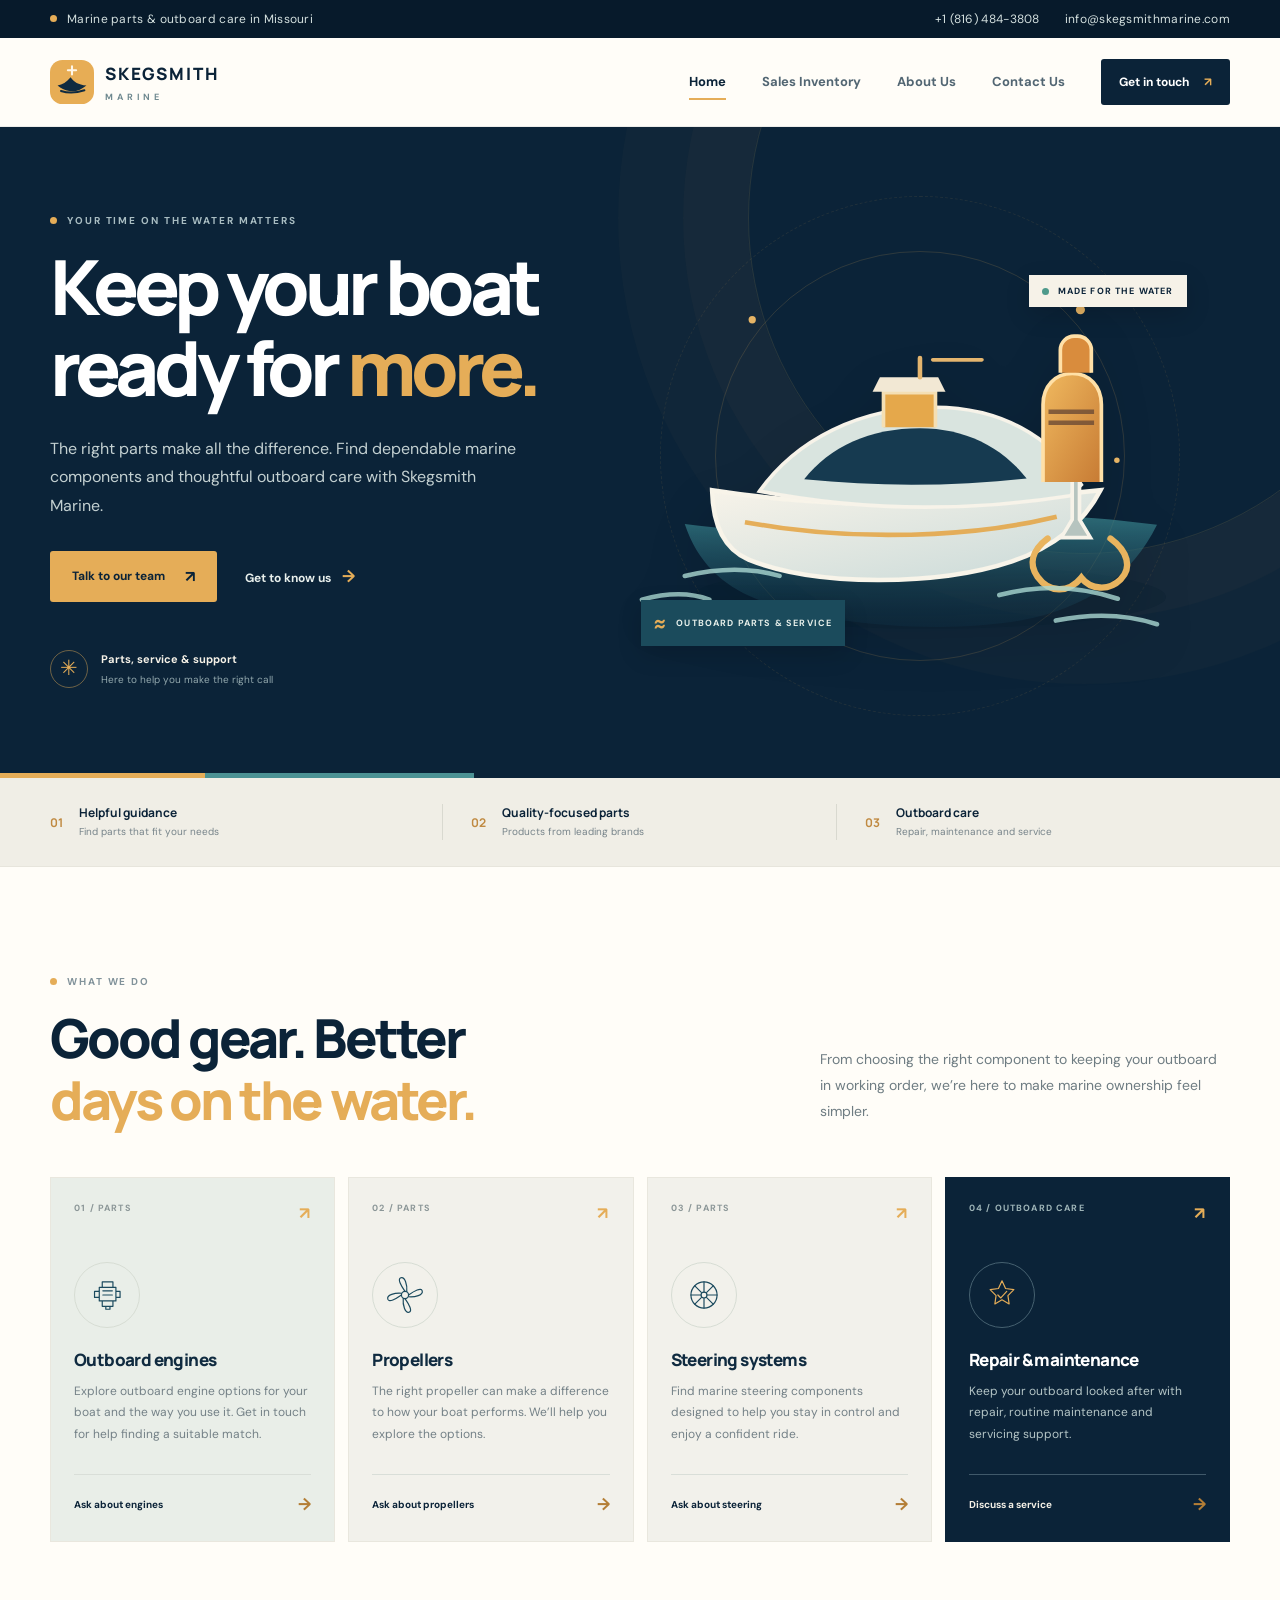
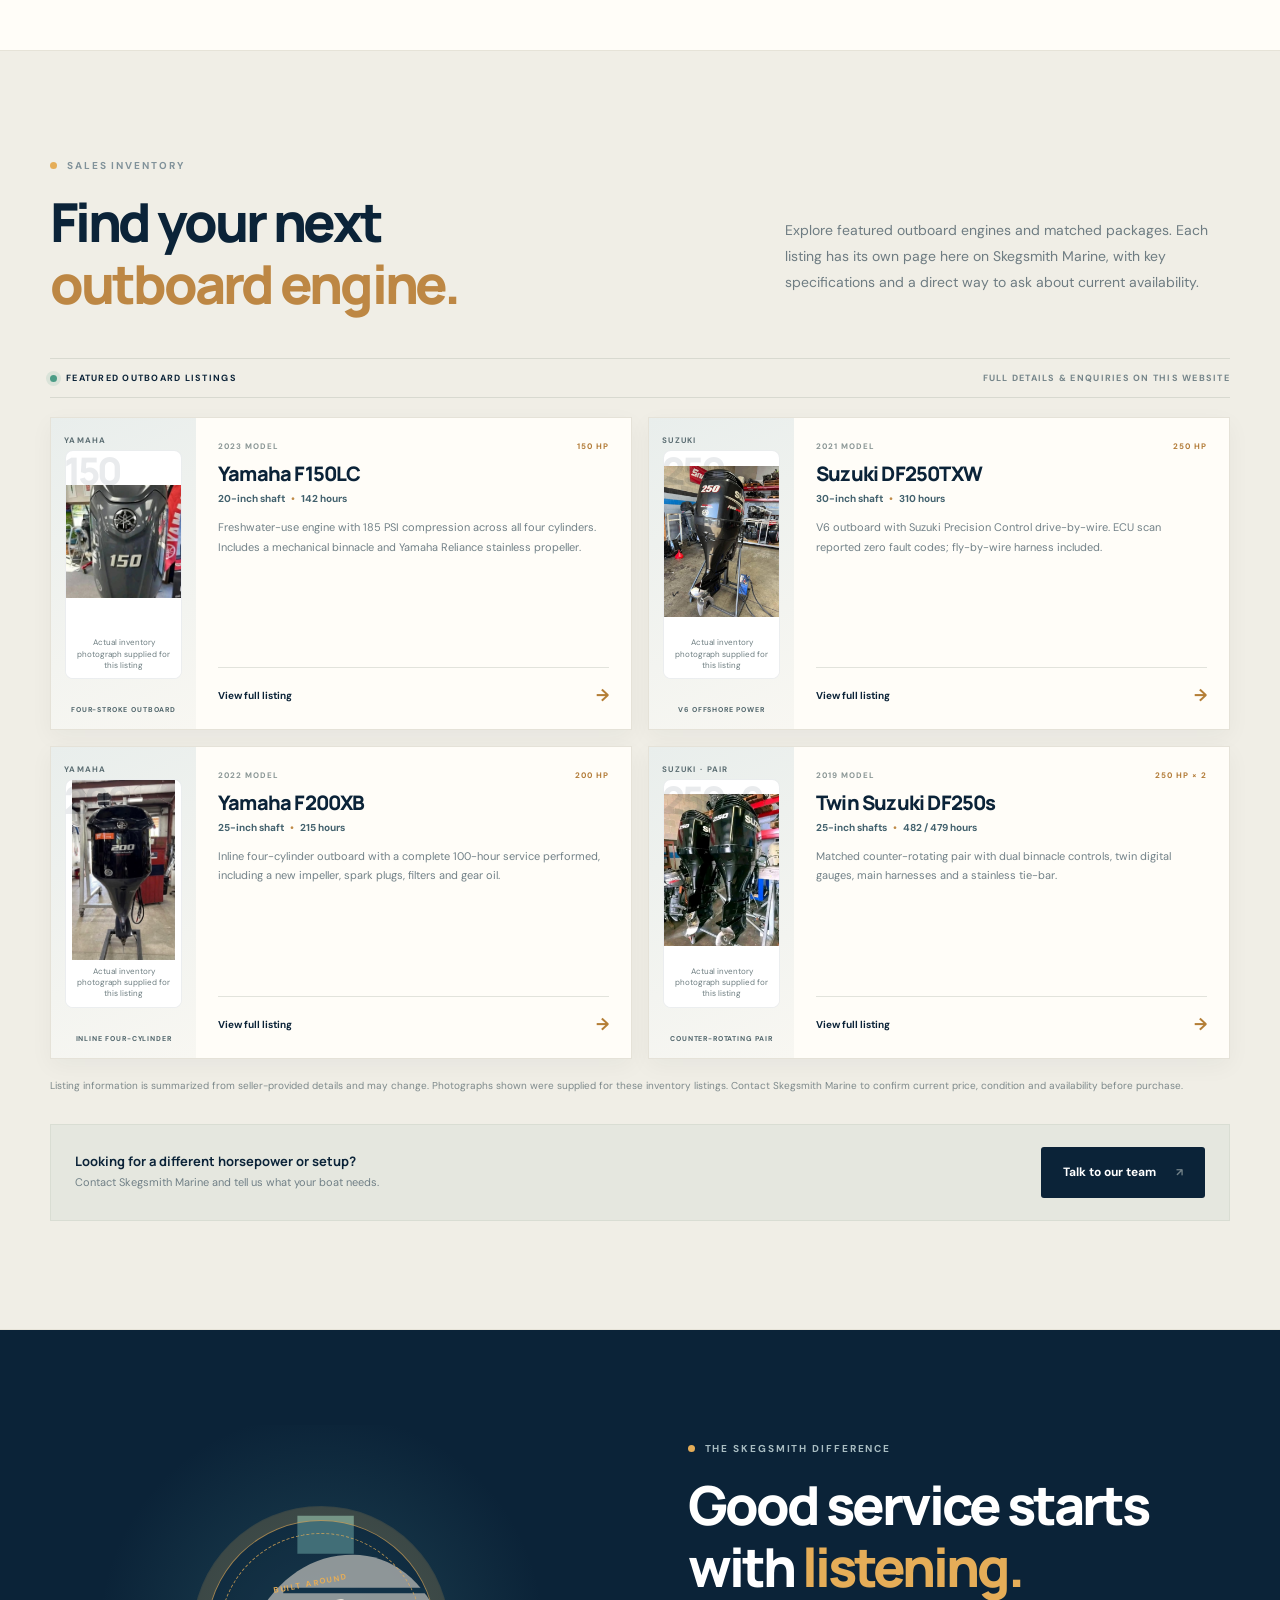
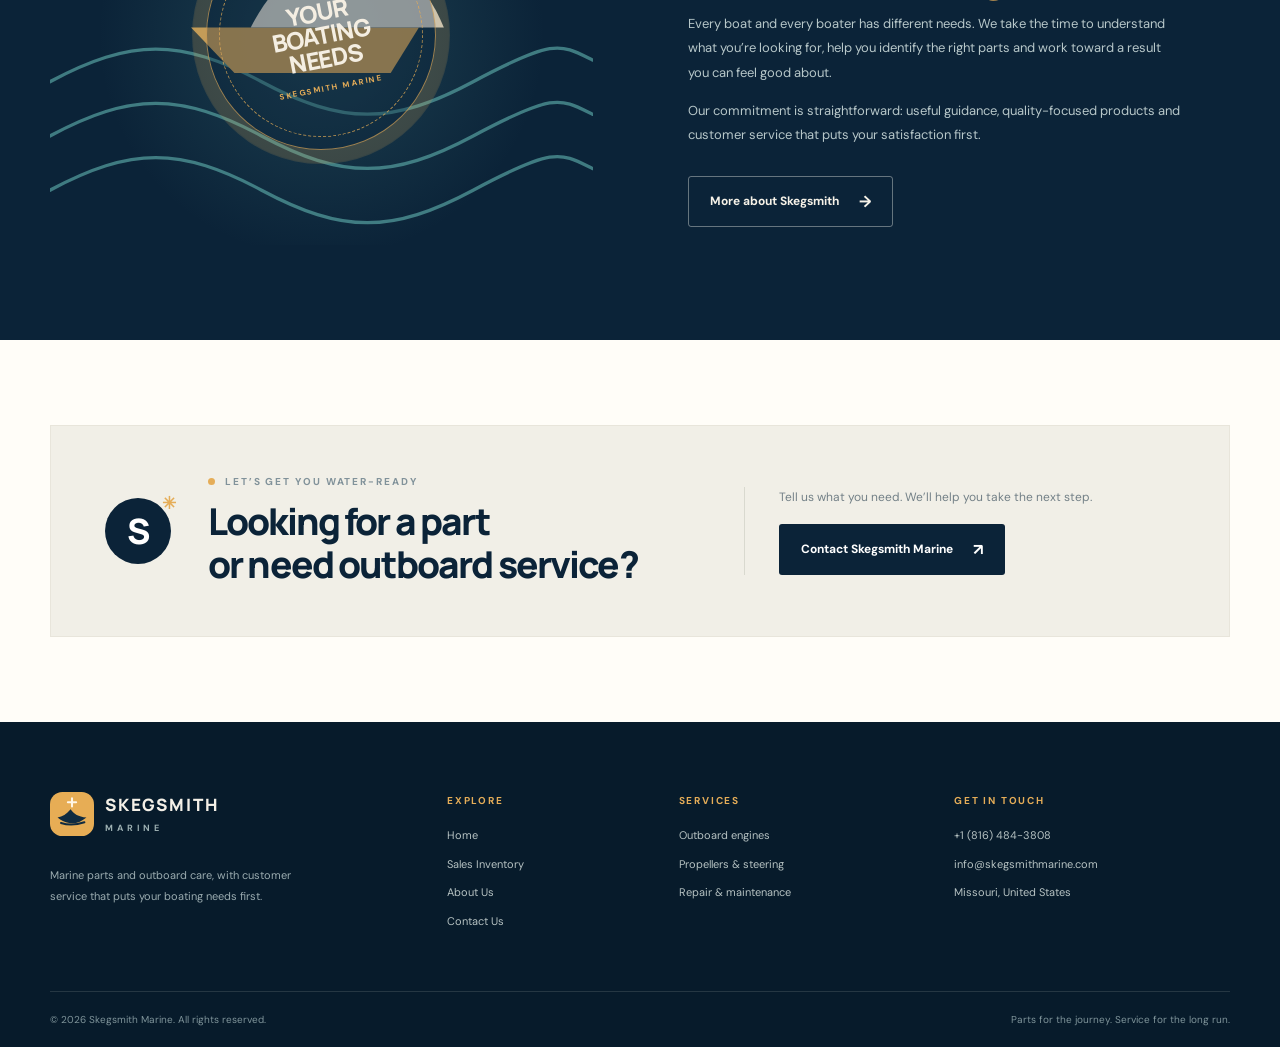
==== commit 5049ddb4: "Replace inventory images with actual product photos" ====
--- a/index.html
+++ b/index.html
@@ -229,7 +229,7 @@
 </div>
 <div class="inventory-grid">
 <article class="inventory-card">
-<div aria-label="Representative product photograph for Yamaha F150LC; actual unit photographs have not been supplied." class="inventory-visual" role="group"><span class="inventory-visual-kicker">YAMAHA</span><span class="inventory-visual-power">150</span><figure class="inventory-photo-frame"><img alt="Representative Yamaha 150 hp outboard model photograph; not a photograph of the specific 2023 used engine." class="inventory-product-photo" decoding="async" loading="lazy" src="https://yamahaoutboards.com/getmedia/c068e544-dda3-4dfc-b6f1-61a7ec93feb2/F150_Gray_stern.png"/><figcaption class="inventory-photo-caption">Representative model photo · <a href="https://yamahaoutboards.com/outboards/350-150-hp/in-line-4" rel="noopener noreferrer" target="_blank">Yamaha Outboards</a></figcaption></figure><span class="inventory-visual-foot">FOUR-STROKE OUTBOARD</span></div>
+<div aria-label="Actual inventory photograph supplied for the Yamaha 150 listing." class="inventory-visual" role="group"><span class="inventory-visual-kicker">YAMAHA</span><span class="inventory-visual-power">150</span><figure class="inventory-photo-frame"><img alt="Photograph of the Yamaha 150 outboard supplied for the 2023 inventory listing." class="inventory-product-photo" decoding="async" loading="lazy" src="assets/images/products/yamaha-f150-2023.jpg" width="1080" height="1058"/><figcaption class="inventory-photo-caption">Actual inventory photograph supplied for this listing</figcaption></figure><span class="inventory-visual-foot">FOUR-STROKE OUTBOARD</span></div>
 <div class="inventory-card-content">
 <div class="inventory-card-topline"><span>2023 MODEL</span><span>150 HP</span></div>
 <h3>Yamaha F150LC</h3>
@@ -239,7 +239,7 @@
 </div>
 </article>
 <article class="inventory-card">
-<div aria-label="Representative product photograph for Suzuki DF250TXW; actual unit photographs have not been supplied." class="inventory-visual inventory-visual-suzuki" role="group"><span class="inventory-visual-kicker">SUZUKI</span><span class="inventory-visual-power">250</span><figure class="inventory-photo-frame"><img alt="Representative Suzuki DF250 outboard model photograph; not a photograph of the specific used engine." class="inventory-product-photo" decoding="async" loading="lazy" src="https://www.garantboats.eu/images/uploader/df/1188x1188.g/df250txxw-1-1.jpg?v=1654778170"/><figcaption class="inventory-photo-caption">Representative model photo · <a href="https://www.garantboats.eu/en/outboard-engine-suzuki-df250-txx" rel="noopener noreferrer" target="_blank">Garant Boats</a></figcaption></figure><span class="inventory-visual-foot">V6 OFFSHORE POWER</span></div>
+<div aria-label="Actual inventory photograph supplied for the Suzuki DF250TXW listing." class="inventory-visual inventory-visual-suzuki" role="group"><span class="inventory-visual-kicker">SUZUKI</span><span class="inventory-visual-power">250</span><figure class="inventory-photo-frame"><img alt="Photograph of the 2021 Suzuki DF250TXW outboard supplied for this listing." class="inventory-product-photo" decoding="async" loading="lazy" src="assets/images/products/suzuki-df250txw-2021.jpg" width="825" height="1080"/><figcaption class="inventory-photo-caption">Actual inventory photograph supplied for this listing</figcaption></figure><span class="inventory-visual-foot">V6 OFFSHORE POWER</span></div>
 <div class="inventory-card-content">
 <div class="inventory-card-topline"><span>2021 MODEL</span><span>250 HP</span></div>
 <h3>Suzuki DF250TXW</h3>
@@ -249,7 +249,7 @@
 </div>
 </article>
 <article class="inventory-card">
-<div aria-label="Representative product photograph for Yamaha F200XB; actual unit photographs have not been supplied." class="inventory-visual inventory-visual-yamaha" role="group"><span class="inventory-visual-kicker">YAMAHA</span><span class="inventory-visual-power">200</span><figure class="inventory-photo-frame"><img alt="Representative Yamaha 200 hp outboard model photograph; not a photograph of the specific 2022 used engine." class="inventory-product-photo" decoding="async" loading="lazy" src="https://yamahaoutboards.com/getmedia/d84d0386-03cb-4188-83c1-7bc1993e4ee8/F200_Gray_stern.png"/><figcaption class="inventory-photo-caption">Representative model photo · <a href="https://yamahaoutboards.com/outboards/350-150-hp/in-line-4" rel="noopener noreferrer" target="_blank">Yamaha Outboards</a></figcaption></figure><span class="inventory-visual-foot">INLINE FOUR-CYLINDER</span></div>
+<div aria-label="Actual inventory photograph supplied for the Yamaha F200XB listing." class="inventory-visual inventory-visual-yamaha" role="group"><span class="inventory-visual-kicker">YAMAHA</span><span class="inventory-visual-power">200</span><figure class="inventory-photo-frame"><img alt="Photograph of the 2022 Yamaha F200XB outboard supplied for this listing." class="inventory-product-photo" decoding="async" loading="lazy" src="assets/images/products/yamaha-f200xb-2022.jpg" width="473" height="829"/><figcaption class="inventory-photo-caption">Actual inventory photograph supplied for this listing</figcaption></figure><span class="inventory-visual-foot">INLINE FOUR-CYLINDER</span></div>
 <div class="inventory-card-content">
 <div class="inventory-card-topline"><span>2022 MODEL</span><span>200 HP</span></div>
 <h3>Yamaha F200XB</h3>
@@ -259,7 +259,7 @@
 </div>
 </article>
 <article class="inventory-card">
-<div aria-label="Representative product photograph for Twin Suzuki DF250s; actual unit photographs have not been supplied." class="inventory-visual inventory-visual-twin" role="group"><span class="inventory-visual-kicker">SUZUKI · PAIR</span><span class="inventory-visual-power">250×2</span><figure class="inventory-photo-frame"><img alt="Representative Suzuki DF250 outboard model photograph; not a photograph of the specific used engine." class="inventory-product-photo" decoding="async" loading="lazy" src="https://www.garantboats.eu/images/uploader/df/1188x1188.g/df250txxw-1-1.jpg?v=1654778170"/><figcaption class="inventory-photo-caption">Representative model photo · <a href="https://www.garantboats.eu/en/outboard-engine-suzuki-df250-txx" rel="noopener noreferrer" target="_blank">Garant Boats</a></figcaption></figure><span class="inventory-visual-foot">COUNTER-ROTATING PAIR</span></div>
+<div aria-label="Actual inventory photograph supplied for the twin Suzuki DF250 listing." class="inventory-visual inventory-visual-twin" role="group"><span class="inventory-visual-kicker">SUZUKI · PAIR</span><span class="inventory-visual-power">250×2</span><figure class="inventory-photo-frame"><img alt="Photograph of the two 2019 Suzuki DF250 outboard engines supplied for this listing." class="inventory-product-photo" decoding="async" loading="lazy" src="assets/images/products/twin-suzuki-df250-2019.jpg" width="812" height="1080"/><figcaption class="inventory-photo-caption">Actual inventory photograph supplied for this listing</figcaption></figure><span class="inventory-visual-foot">COUNTER-ROTATING PAIR</span></div>
 <div class="inventory-card-content">
 <div class="inventory-card-topline"><span>2019 MODEL</span><span>250 HP × 2</span></div>
 <h3>Twin Suzuki DF250s</h3>
@@ -269,7 +269,7 @@
 </div>
 </article>
 </div>
-<p class="inventory-disclaimer">Listing information is summarized from seller-provided details and may change. Product photographs are representative images of the listed engine models, not photos of the exact used units. The source seller currently marks the unit photographs as coming soon. Contact Skegsmith Marine to confirm current price, condition, availability and request actual unit photographs before purchase.</p>
+<p class="inventory-disclaimer">Listing information is summarized from seller-provided details and may change. Photographs shown were supplied for these inventory listings. Contact Skegsmith Marine to confirm current price, condition and availability before purchase.</p>
 <div class="inventory-bottom-cta">
 <div><strong>Looking for a different horsepower or setup?</strong><span>Contact Skegsmith Marine and tell us what your boat needs.</span></div>
 <a class="button button-dark" href="contact.html">Talk to our team <span aria-hidden="true">↗</span></a>
